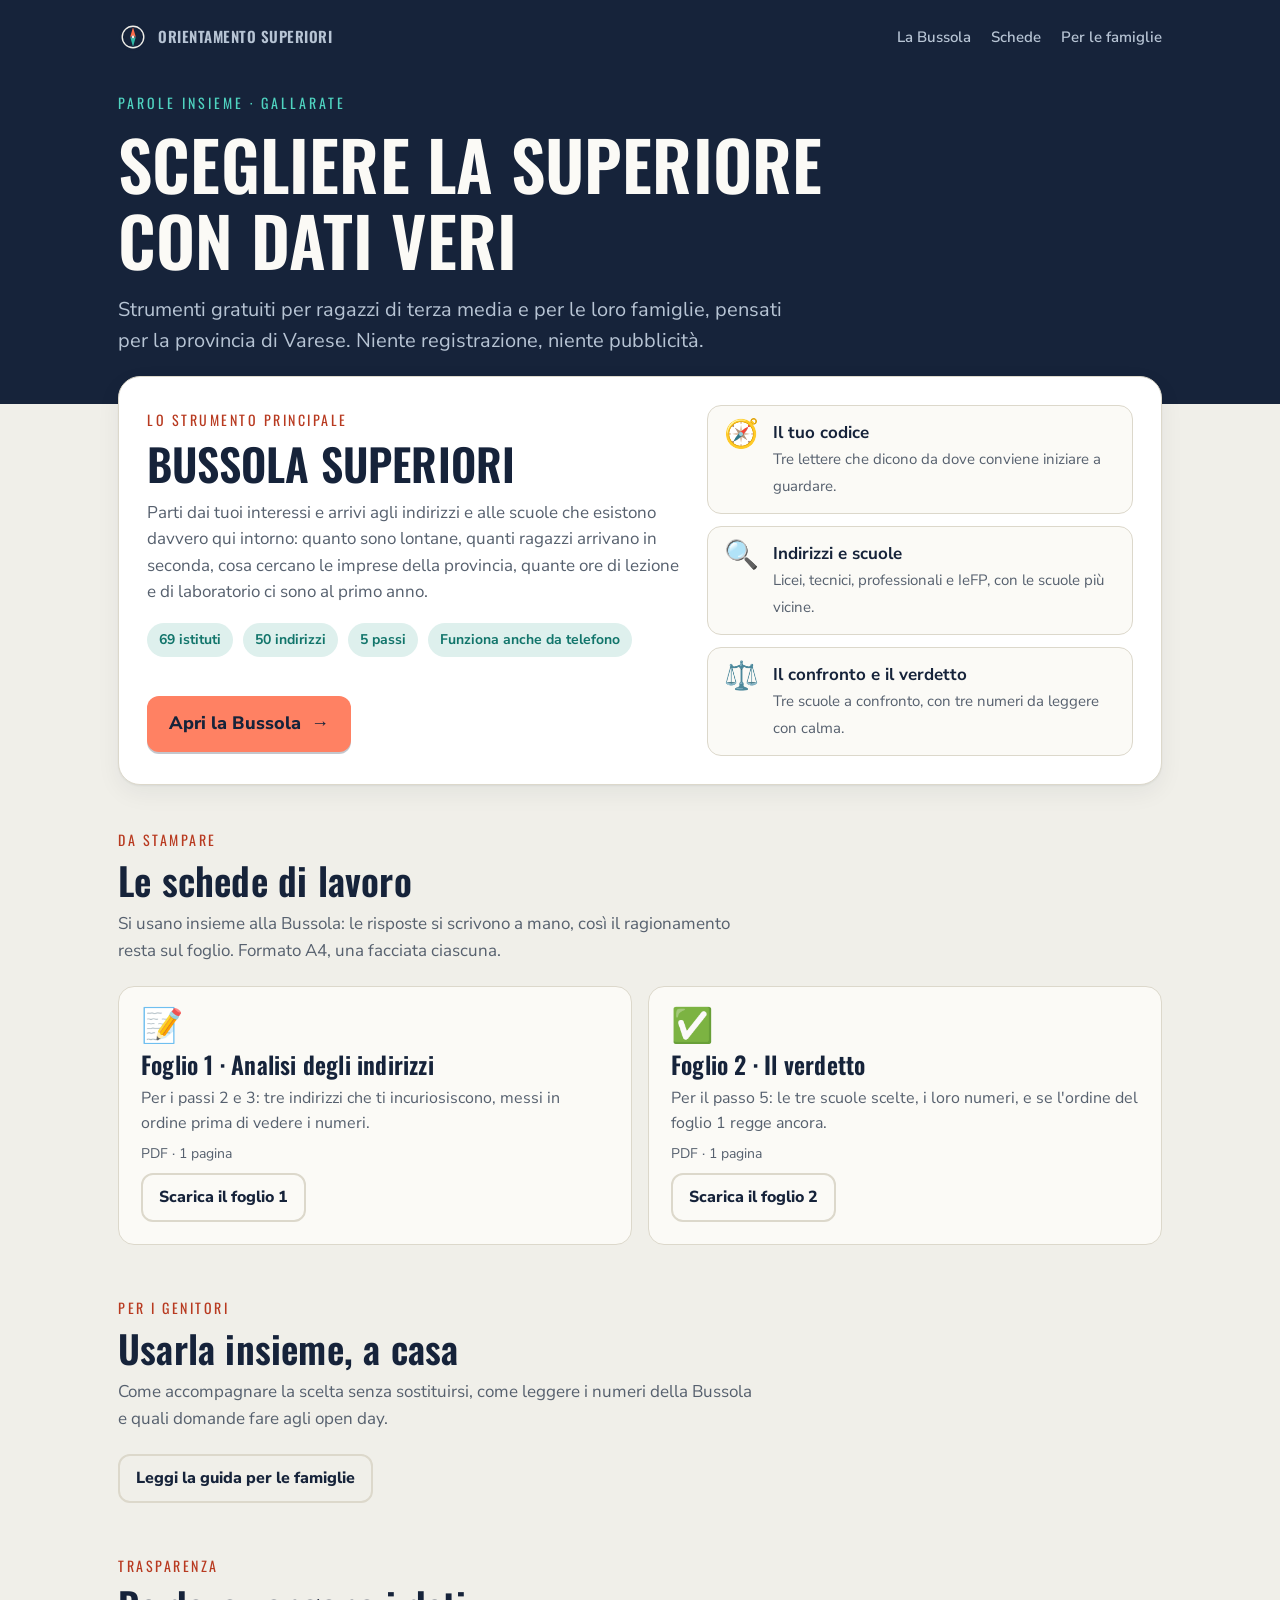
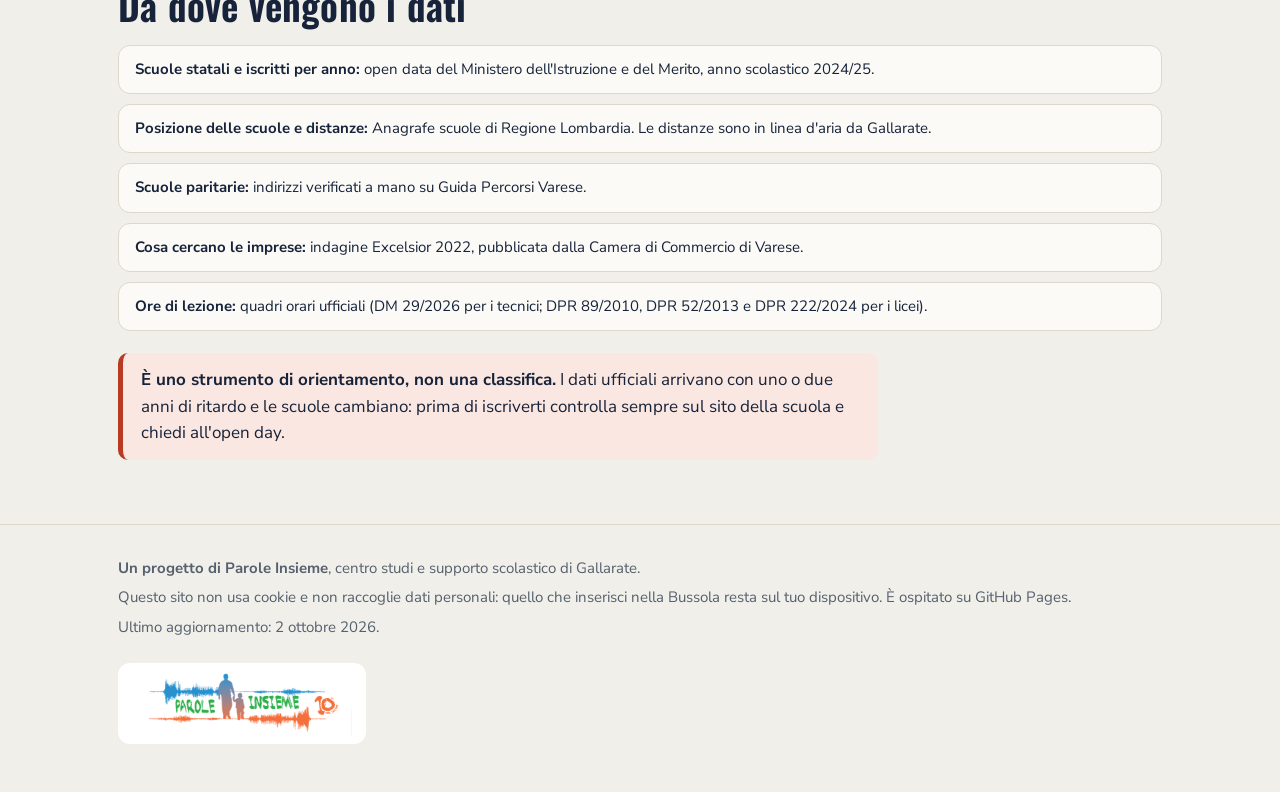
==== index.html @ caf87c3e "Add files via upload dati modificati 2 ottobre" ====
<!doctype html>
<html lang="it">
<head>
<meta charset="utf-8">
<meta name="viewport" content="width=device-width, initial-scale=1">
<title>Orientamento superiori · Parole Insieme</title>
<meta name="description" content="Strumenti gratuiti per scegliere la scuola superiore in provincia di Varese: la Bussola Superiori, le schede da stampare e una guida per le famiglie.">
<meta property="og:type" content="website">
<meta property="og:title" content="Bussola Superiori · Orientamento in provincia di Varese">
<meta property="og:description" content="Dai tuoi interessi agli indirizzi e alle scuole vere della provincia di Varese. Gratuito, senza registrazione.">
<meta property="og:url" content="https://lucaalbano99.github.io/bussolasuperiori/">
<meta property="og:image" content="https://lucaalbano99.github.io/bussolasuperiori/assets/anteprima.png">
<meta property="og:locale" content="it_IT">
<meta name="theme-color" content="#16233A">
<link rel="icon" href="assets/favicon.svg" type="image/svg+xml">
<link rel="stylesheet" href="assets/fonts.css">
<link rel="stylesheet" href="assets/site.css">
</head>
<body>
<a class="skip" href="#main">Vai al contenuto</a>

<header class="hero">
  <div class="wrap">
    <nav aria-label="Menu principale">
      <a class="brand" href="./"><img src="assets/favicon.svg" alt="">Orientamento superiori</a>
      <ul>
        <li><a href="bussola/">La Bussola</a></li>
        <li><a href="#schede">Schede</a></li>
        <li><a href="famiglie.html">Per le famiglie</a></li>
      </ul>
    </nav>
    <p class="kicker">Parole Insieme · Gallarate</p>
    <h1>Scegliere la superiore con dati veri</h1>
    <p class="sub">Strumenti gratuiti per ragazzi di terza media e per le loro famiglie, pensati per la provincia di Varese. Niente registrazione, niente pubblicità.</p>
  </div>
</header>

<main id="main">
  <div class="wrap">

    <article class="feature" aria-labelledby="t-bussola">
      <div>
        <p class="eyebrow">Lo strumento principale</p>
        <h2 id="t-bussola">Bussola Superiori</h2>
        <p class="desc">Parti dai tuoi interessi e arrivi agli indirizzi e alle scuole che esistono davvero qui intorno: quanto sono lontane, quanti ragazzi arrivano in seconda, cosa cercano le imprese della provincia, quante ore di lezione e di laboratorio ci sono al primo anno.</p>
        <ul class="facts" aria-label="In breve">
          <li>69 istituti</li>
          <li>50 indirizzi</li>
          <li>5 passi</li>
          <li>Funziona anche da telefono</li>
        </ul>
        <a class="btn" href="bussola/">Apri la Bussola <span aria-hidden="true">→</span></a>
      </div>
      <ol class="steps-mini" aria-label="Come funziona">
        <li><span class="ico" aria-hidden="true">🧭</span><div><b>Il tuo codice</b><span class="t">Tre lettere che dicono da dove conviene iniziare a guardare.</span></div></li>
        <li><span class="ico" aria-hidden="true">🔍</span><div><b>Indirizzi e scuole</b><span class="t">Licei, tecnici, professionali e IeFP, con le scuole più vicine.</span></div></li>
        <li><span class="ico" aria-hidden="true">⚖️</span><div><b>Il confronto e il verdetto</b><span class="t">Tre scuole a confronto, con tre numeri da leggere con calma.</span></div></li>
      </ol>
    </article>

    <section id="schede" aria-labelledby="t-schede">
      <p class="eyebrow">Da stampare</p>
      <h2 id="t-schede">Le schede di lavoro</h2>
      <p class="lede">Si usano insieme alla Bussola: le risposte si scrivono a mano, così il ragionamento resta sul foglio. Formato A4, una facciata ciascuna.</p>
      <div class="cards">
        <div class="card">
          <span class="ico" aria-hidden="true">📝</span>
          <h3>Foglio 1 · Analisi degli indirizzi</h3>
          <p>Per i passi 2 e 3: tre indirizzi che ti incuriosiscono, messi in ordine prima di vedere i numeri.</p>
          <p class="meta">PDF · 1 pagina</p>
          <a class="btn ghost" href="schede/foglio-1-analisi-indirizzi.pdf" download>Scarica il foglio 1</a>
        </div>
        <div class="card">
          <span class="ico" aria-hidden="true">✅</span>
          <h3>Foglio 2 · Il verdetto</h3>
          <p>Per il passo 5: le tre scuole scelte, i loro numeri, e se l'ordine del foglio 1 regge ancora.</p>
          <p class="meta">PDF · 1 pagina</p>
          <a class="btn ghost" href="schede/foglio-2-il-verdetto.pdf" download>Scarica il foglio 2</a>
        </div>
      </div>
    </section>

    <section aria-labelledby="t-famiglie">
      <p class="eyebrow">Per i genitori</p>
      <h2 id="t-famiglie">Usarla insieme, a casa</h2>
      <p class="lede">Come accompagnare la scelta senza sostituirsi, come leggere i numeri della Bussola e quali domande fare agli open day.</p>
      <a class="btn ghost" href="famiglie.html">Leggi la guida per le famiglie</a>
    </section>

    <section aria-labelledby="t-dati">
      <p class="eyebrow">Trasparenza</p>
      <h2 id="t-dati">Da dove vengono i dati</h2>
      <ul class="sources">
        <li><b>Scuole statali e iscritti per anno:</b> open data del Ministero dell'Istruzione e del Merito, anno scolastico 2024/25.</li>
        <li><b>Posizione delle scuole e distanze:</b> Anagrafe scuole di Regione Lombardia. Le distanze sono in linea d'aria da Gallarate.</li>
        <li><b>Scuole paritarie:</b> indirizzi verificati a mano su Guida Percorsi Varese.</li>
        <li><b>Cosa cercano le imprese:</b> indagine Excelsior 2022, pubblicata dalla Camera di Commercio di Varese.</li>
        <li><b>Ore di lezione:</b> quadri orari ufficiali (DM 29/2026 per i tecnici; DPR 89/2010, DPR 52/2013 e DPR 222/2024 per i licei).</li>
      </ul>
      <p class="notice"><b>È uno strumento di orientamento, non una classifica.</b> I dati ufficiali arrivano con uno o due anni di ritardo e le scuole cambiano: prima di iscriverti controlla sempre sul sito della scuola e chiedi all'open day.</p>
    </section>

  </div>
</main>

<footer>
  <div class="wrap">
    <div class="row">
      <div>
        <p><b>Un progetto di Parole Insieme</b>, centro studi e supporto scolastico di Gallarate.</p>
        <p>Questo sito non usa cookie e non raccoglie dati personali: quello che inserisci nella Bussola resta sul tuo dispositivo. È ospitato su GitHub Pages.</p>
        <p>Ultimo aggiornamento: 2 ottobre 2026.</p>
      </div>
      <a class="logo" href="./" aria-label="Parole Insieme"><img src="assets/logo-parole-insieme.png" alt="Logo Parole Insieme" width="600" height="177"></a>
    </div>
  </div>
</footer>
</body>
</html>
---- assets/fonts.css ----
/* Caratteri ospitati su questo sito (licenza SIL OFL 1.1): nessuna richiesta a server esterni. */
@font-face{
  font-family:'Oswald';
  src:url('fonts/oswald.woff2') format('woff2');
  font-weight:200 700; font-style:normal; font-display:swap;
}
@font-face{
  font-family:'Nunito Sans';
  src:url('fonts/nunito-sans.woff2') format('woff2');
  font-weight:200 1000; font-style:normal; font-display:swap;
}
@font-face{
  font-family:'Nunito Sans';
  src:url('fonts/nunito-sans-italic.woff2') format('woff2');
  font-weight:200 1000; font-style:italic; font-display:swap;
}
---- assets/site.css ----
:root{
  --ink:#16233A; --paper:#F0EFE9; --surface:#FBFAF6; --surface-2:#FFFFFF;
  --line:#DCD8CB; --muted:#56606E;
  --accent:#B83A20; --accent-soft:#FBE7E1; --teal:#12756B; --teal-soft:#DEF0ED;
  --hero:#16233A; --hero-ink:#FBFAF6; --hero-muted:#B7C4D4; --hero-accent:#FF8163; --hero-teal:#4FD3C0;
  --shadow:0 1px 2px rgba(22,35,58,.06), 0 8px 24px rgba(22,35,58,.06);
  --r:16px;
  color-scheme:light;
}
@media (prefers-color-scheme:dark){
  :root:not([data-theme="light"]){
    --ink:#EDEFF3; --paper:#111A2B; --surface:#182338; --surface-2:#1E2B43;
    --line:#2C3A54; --muted:#A3AFC2;
    --accent:#FF8163; --accent-soft:#3A2119; --teal:#4FD3C0; --teal-soft:#10312F;
    --hero:#0B1322;
    --shadow:0 1px 2px rgba(0,0,0,.3), 0 8px 24px rgba(0,0,0,.25);
    color-scheme:dark;
  }
}
:root[data-theme="dark"]{
  --ink:#EDEFF3; --paper:#111A2B; --surface:#182338; --surface-2:#1E2B43;
  --line:#2C3A54; --muted:#A3AFC2;
  --accent:#FF8163; --accent-soft:#3A2119; --teal:#4FD3C0; --teal-soft:#10312F;
  --hero:#0B1322;
  --shadow:0 1px 2px rgba(0,0,0,.3), 0 8px 24px rgba(0,0,0,.25);
  color-scheme:dark;
}

*{box-sizing:border-box}
html{-webkit-text-size-adjust:100%}
body{
  margin:0; background:var(--paper); color:var(--ink);
  font-family:'Nunito Sans','Segoe UI',Tahoma,sans-serif; font-size:17px; line-height:1.55;
}
h1,h2,h3{font-family:'Oswald','Arial Narrow',Arial,sans-serif; font-weight:600; line-height:1.12; margin:0; letter-spacing:.2px}
p{margin:0}
a{color:var(--teal); text-underline-offset:3px}
a:focus-visible,.btn:focus-visible{outline:3px solid var(--hero-accent); outline-offset:3px; border-radius:6px}
img{max-width:100%; height:auto}
.wrap{max-width:1080px; margin:0 auto; padding-inline:18px}
.skip{position:absolute; left:-999px}
.skip:focus{left:12px; top:12px; background:var(--surface-2); color:var(--ink); padding:8px 12px; z-index:10}

/* --- testata --- */
.hero{background:var(--hero); color:var(--hero-ink); padding-block:22px 48px}
.hero nav{display:flex; justify-content:space-between; align-items:center; gap:16px; flex-wrap:wrap; margin-bottom:40px}
.brand{display:flex; align-items:center; gap:10px; color:var(--hero-ink); text-decoration:none; font-family:'Oswald',Arial,sans-serif; font-size:19px; letter-spacing:.5px; text-transform:uppercase}
.brand img{width:30px; height:30px}
.hero nav ul{display:flex; gap:20px; list-style:none; margin:0; padding:0; flex-wrap:wrap}
.hero nav a{color:var(--hero-muted); text-decoration:none; font-weight:600; font-size:15px}
.hero nav a:hover,.hero nav a[aria-current="page"]{color:var(--hero-ink); text-decoration:underline}
.kicker{font-family:'Oswald',Arial,sans-serif; text-transform:uppercase; letter-spacing:3px; font-size:14px; color:var(--hero-teal); margin-bottom:12px}
.hero h1{font-size:clamp(38px,7vw,68px); text-transform:uppercase; color:var(--hero-ink); max-width:20ch}
.hero .sub{margin-top:16px; font-size:clamp(17px,2.2vw,20px); color:var(--hero-muted); max-width:58ch}

/* --- sezioni --- */
main section{padding-block:44px 8px}
.eyebrow{font-family:'Oswald',Arial,sans-serif; text-transform:uppercase; letter-spacing:2.5px; font-size:14px; color:var(--accent); margin-bottom:8px}
h2{font-size:clamp(28px,4vw,38px)}
.lede{color:var(--muted); max-width:64ch; margin-top:10px}

/* scheda principale */
.feature{
  margin-top:-28px; background:var(--surface-2); border:1px solid var(--line); border-radius:22px;
  box-shadow:var(--shadow); padding:28px; display:grid; grid-template-columns:1.25fr 1fr; gap:28px; align-items:center;
}
.feature h2{font-size:clamp(30px,4.5vw,44px); text-transform:uppercase}
.feature p.desc{margin-top:12px; color:var(--muted)}
.facts{display:flex; flex-wrap:wrap; gap:10px; margin-top:18px; padding:0; list-style:none}
.facts li{background:var(--teal-soft); color:var(--teal); font-weight:700; font-size:14px; padding:6px 12px; border-radius:999px}
.btn{
  display:inline-flex; align-items:center; gap:10px; margin-top:22px; padding:14px 22px; border-radius:12px;
  background:var(--hero-accent); color:#16233A; font-weight:800; font-size:18px; text-decoration:none;
  box-shadow:0 2px 0 rgba(22,35,58,.25);
}
.btn:hover{filter:brightness(1.05)}
.btn.ghost{background:transparent; color:var(--ink); border:2px solid var(--line); box-shadow:none; font-size:16px; padding:10px 16px}
.steps-mini{list-style:none; margin:0; padding:0; display:grid; gap:12px}
.steps-mini li{display:flex; gap:14px; align-items:flex-start; background:var(--surface); border:1px solid var(--line); border-radius:14px; padding:14px 16px}
.steps-mini .ico{font-size:28px; line-height:1}
.steps-mini b{display:block}
.steps-mini span.t{color:var(--muted); font-size:15px}

/* griglie di card */
.cards{display:grid; grid-template-columns:repeat(auto-fit,minmax(260px,1fr)); gap:16px; margin-top:22px}
.card{background:var(--surface); border:1px solid var(--line); border-radius:var(--r); padding:22px; display:flex; flex-direction:column; gap:8px}
.card .ico{font-size:34px; line-height:1}
.card h3{font-size:24px}
.card p{color:var(--muted); font-size:16px}
.card .btn{margin-top:auto; align-self:flex-start}
.card .meta{font-size:14px; color:var(--muted)}

/* elenco fonti */
.sources{margin:18px 0 0; padding:0; list-style:none; display:grid; gap:10px}
.sources li{background:var(--surface); border:1px solid var(--line); border-radius:12px; padding:12px 16px; font-size:15px}
.sources b{color:var(--ink)}
.notice{margin-top:22px; background:var(--accent-soft); border-left:5px solid var(--accent); border-radius:10px; padding:14px 18px; max-width:76ch}

/* pagina famiglie */
.q-list{margin:18px 0 0; padding:0; list-style:none; display:grid; grid-template-columns:repeat(auto-fit,minmax(300px,1fr)); gap:12px}
.q-list li{background:var(--surface); border:1px solid var(--line); border-radius:12px; padding:14px 16px; display:flex; gap:12px; align-items:flex-start}
.q-list .ico{font-size:24px; line-height:1.2}
.num-card{background:var(--surface); border:1px solid var(--line); border-radius:var(--r); padding:22px}
.num-card .tag{display:inline-block; font-family:'Oswald',Arial,sans-serif; font-weight:700; font-size:20px; background:var(--ink); color:var(--paper); width:36px; height:36px; border-radius:10px; text-align:center; line-height:36px; margin-bottom:10px}
.num-card h3{font-size:22px; margin-bottom:6px}
.num-card p{color:var(--muted); font-size:16px}
.num-card p + p{margin-top:8px}

/* piede */
footer{margin-top:56px; border-top:1px solid var(--line); padding-block:32px 48px; color:var(--muted); font-size:15px}
footer .row{display:flex; gap:24px; align-items:center; justify-content:space-between; flex-wrap:wrap}
footer .logo{background:#FFFFFF; border-radius:12px; padding:8px 14px; display:inline-block}
footer .logo img{width:220px; display:block}
footer p + p{margin-top:6px}

@media (max-width:760px){
  .feature{grid-template-columns:1fr; padding:22px}
  .hero{padding-block:18px 44px}
  .hero nav{margin-bottom:28px}
}
@media (prefers-reduced-motion:reduce){*{transition:none !important; animation:none !important}}
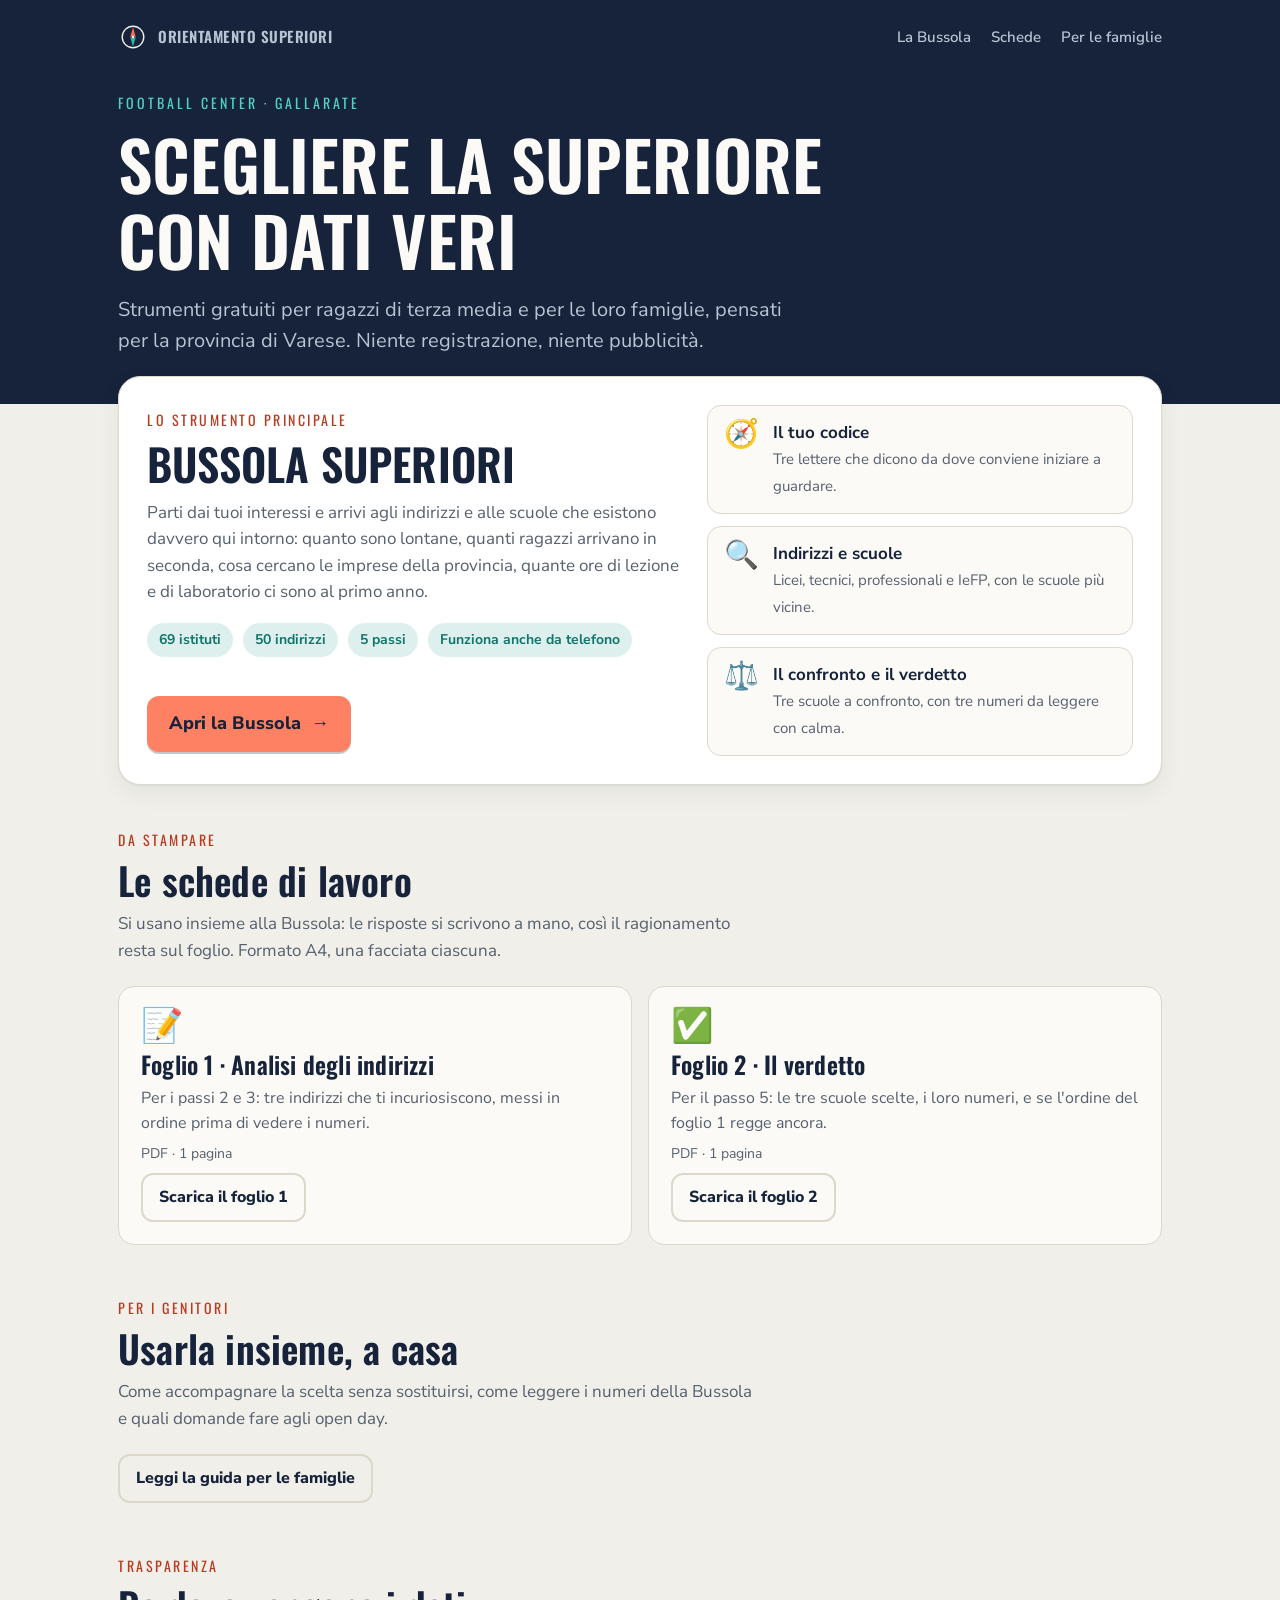
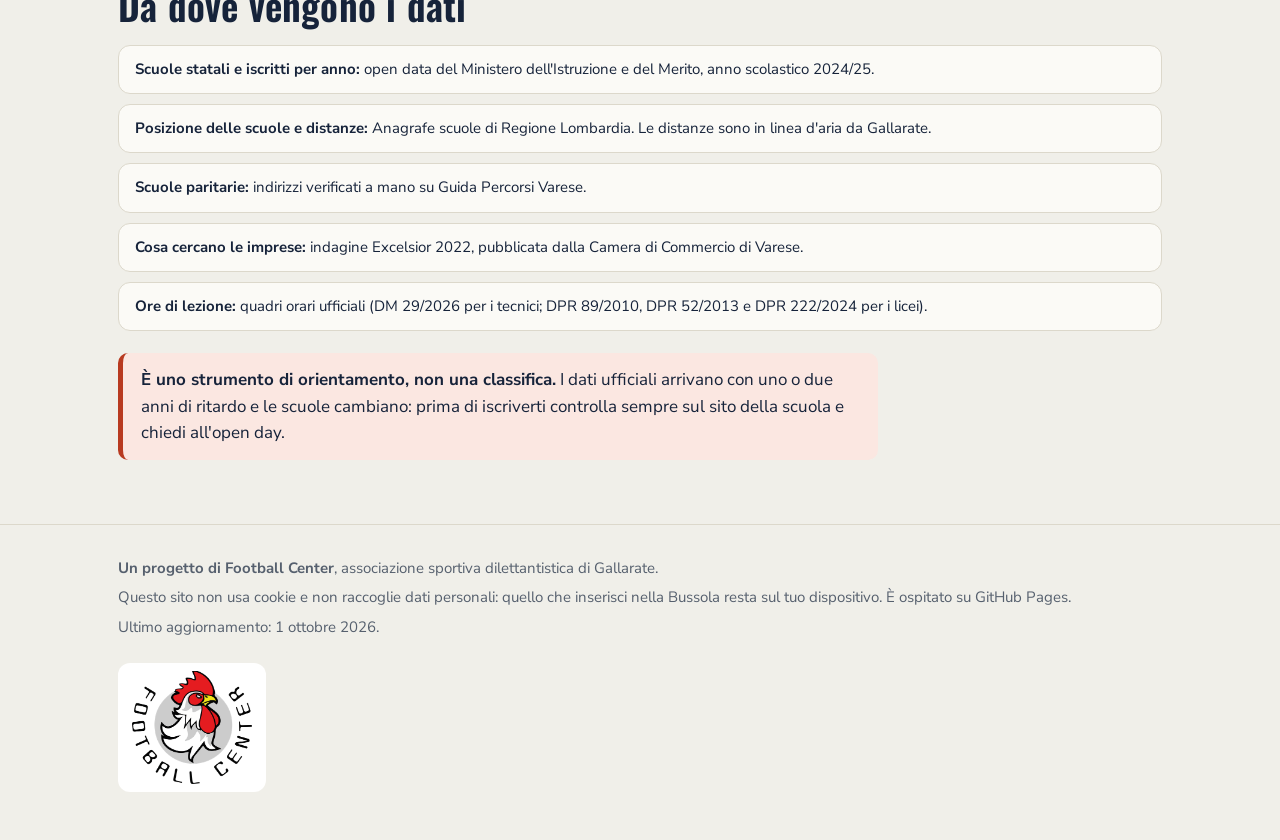
==== commit 408a1c5d: "Add files via upload" ====
--- a/index.html
+++ b/index.html
@@ -3,13 +3,13 @@
 <head>
 <meta charset="utf-8">
 <meta name="viewport" content="width=device-width, initial-scale=1">
-<title>Orientamento superiori · Parole Insieme</title>
+<title>Orientamento superiori · Football Center</title>
 <meta name="description" content="Strumenti gratuiti per scegliere la scuola superiore in provincia di Varese: la Bussola Superiori, le schede da stampare e una guida per le famiglie.">
 <meta property="og:type" content="website">
 <meta property="og:title" content="Bussola Superiori · Orientamento in provincia di Varese">
 <meta property="og:description" content="Dai tuoi interessi agli indirizzi e alle scuole vere della provincia di Varese. Gratuito, senza registrazione.">
-<meta property="og:url" content="https://lucaalbano99.github.io/bussolasuperiori/">
-<meta property="og:image" content="https://lucaalbano99.github.io/bussolasuperiori/assets/anteprima.png">
+<meta property="og:url" content="https://bussolasuperiori.github.io/">
+<meta property="og:image" content="https://bussolasuperiori.github.io/assets/anteprima.png">
 <meta property="og:locale" content="it_IT">
 <meta name="theme-color" content="#16233A">
 <link rel="icon" href="assets/favicon.svg" type="image/svg+xml">
@@ -29,7 +29,7 @@
         <li><a href="famiglie.html">Per le famiglie</a></li>
       </ul>
     </nav>
-    <p class="kicker">Parole Insieme · Gallarate</p>
+    <p class="kicker">Football Center · Gallarate</p>
     <h1>Scegliere la superiore con dati veri</h1>
     <p class="sub">Strumenti gratuiti per ragazzi di terza media e per le loro famiglie, pensati per la provincia di Varese. Niente registrazione, niente pubblicità.</p>
   </div>
@@ -107,11 +107,11 @@
   <div class="wrap">
     <div class="row">
       <div>
-        <p><b>Un progetto di Parole Insieme</b>, centro studi e supporto scolastico di Gallarate.</p>
+        <p><b>Un progetto di Football Center</b>, associazione sportiva dilettantistica di Gallarate.</p>
         <p>Questo sito non usa cookie e non raccoglie dati personali: quello che inserisci nella Bussola resta sul tuo dispositivo. È ospitato su GitHub Pages.</p>
-        <p>Ultimo aggiornamento: 2 ottobre 2026.</p>
+        <p>Ultimo aggiornamento: 1 ottobre 2026.</p>
       </div>
-      <a class="logo" href="./" aria-label="Parole Insieme"><img src="assets/logo-parole-insieme.png" alt="Logo Parole Insieme" width="600" height="177"></a>
+      <a class="logo" href="./" aria-label="Football Center"><img src="assets/logo-football-center.png" alt="Logo Football Center" width="400" height="377"></a>
     </div>
   </div>
 </footer>
--- a/assets/site.css
+++ b/assets/site.css
@@ -110,7 +110,7 @@
 footer{margin-top:56px; border-top:1px solid var(--line); padding-block:32px 48px; color:var(--muted); font-size:15px}
 footer .row{display:flex; gap:24px; align-items:center; justify-content:space-between; flex-wrap:wrap}
 footer .logo{background:#FFFFFF; border-radius:12px; padding:8px 14px; display:inline-block}
-footer .logo img{width:220px; display:block}
+footer .logo img{width:120px; height:auto; display:block}
 footer p + p{margin-top:6px}
 
 @media (max-width:760px){
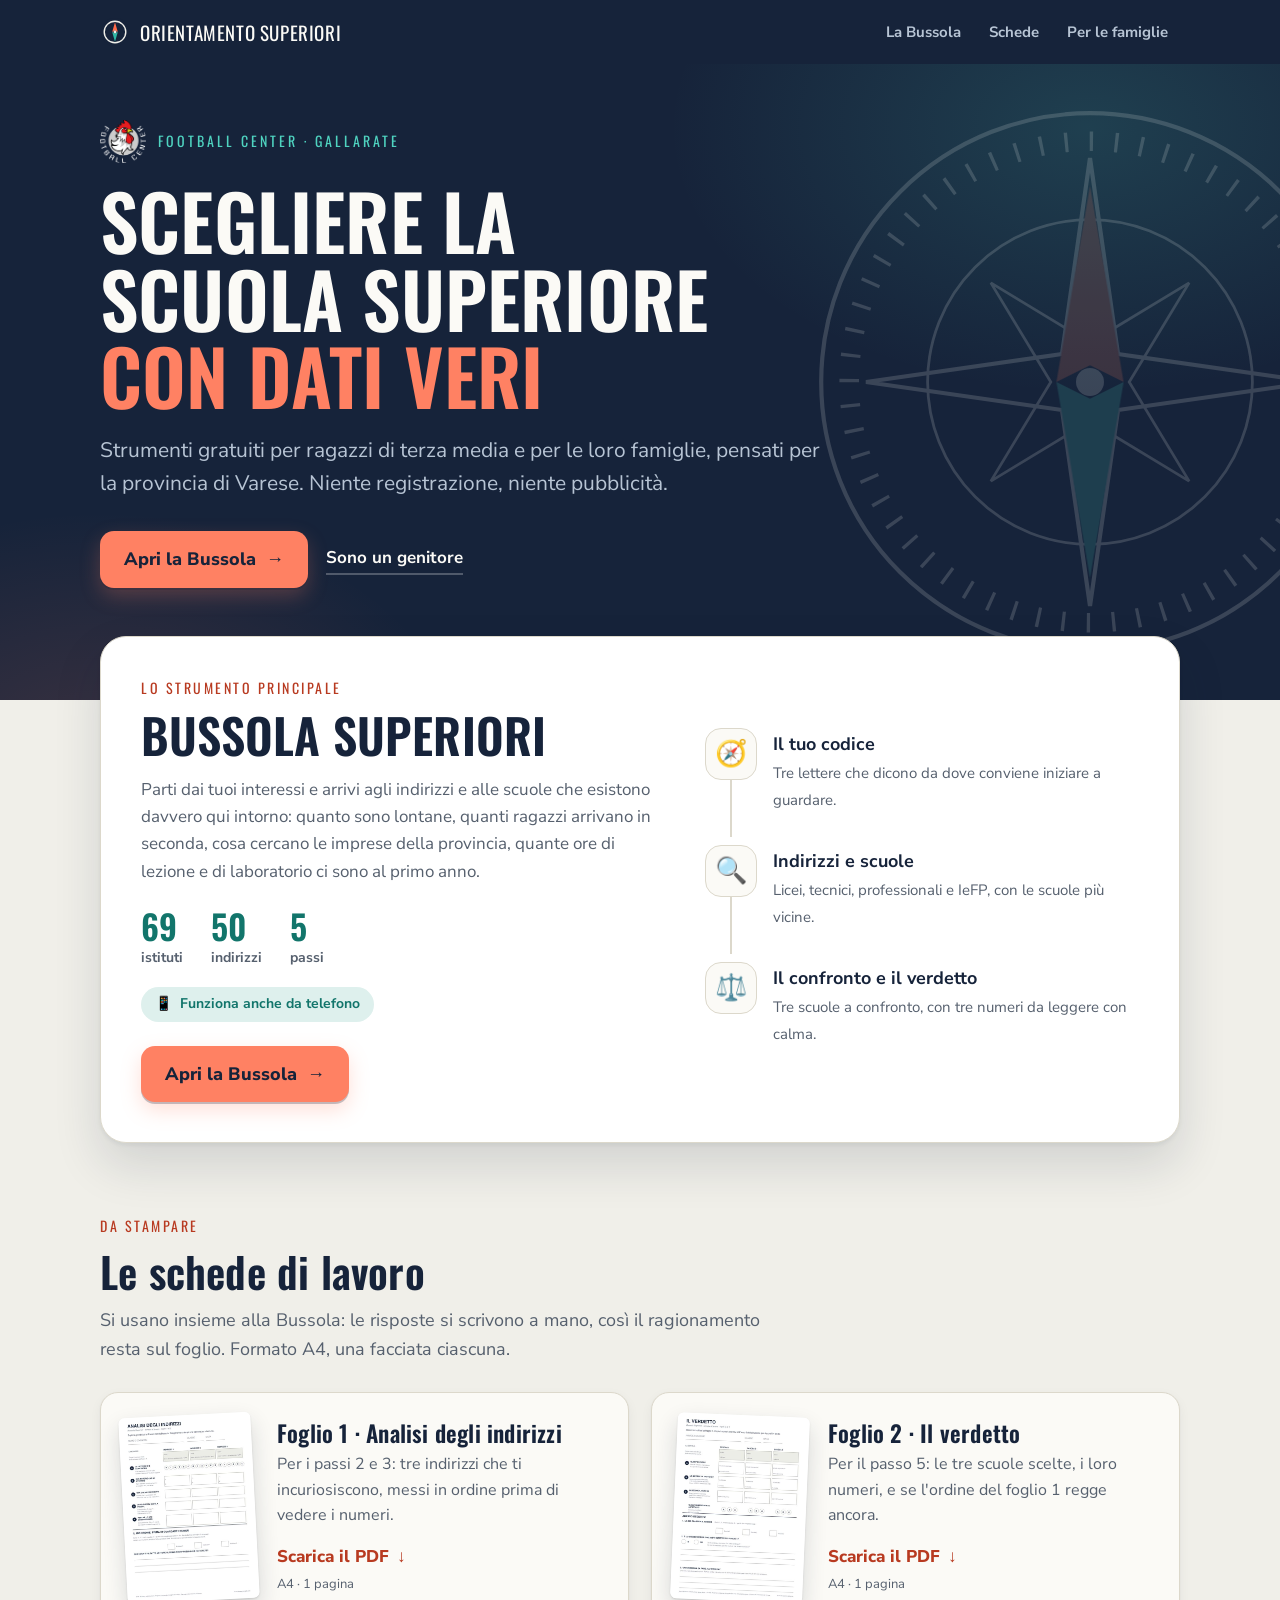
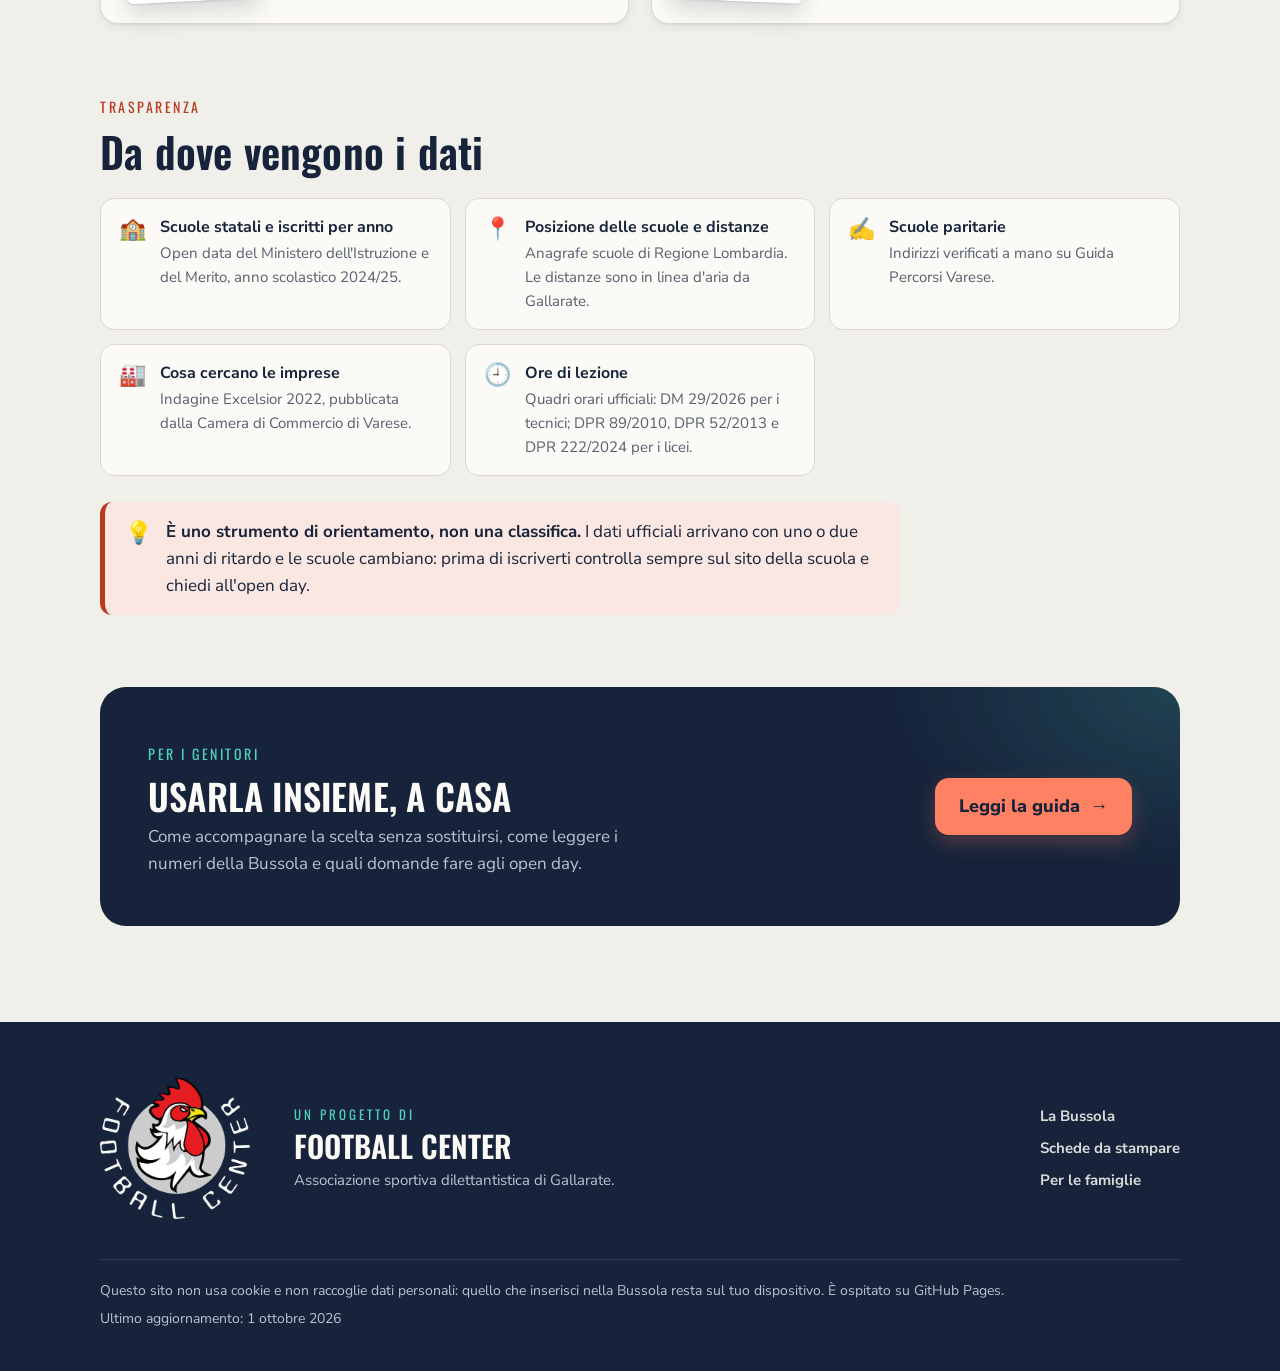
==== commit 7260a08a: "Add files via upload" ====
--- a/index.html
+++ b/index.html
@@ -13,43 +13,68 @@
 <meta property="og:locale" content="it_IT">
 <meta name="theme-color" content="#16233A">
 <link rel="icon" href="assets/favicon.svg" type="image/svg+xml">
+<link rel="preload" href="assets/fonts/oswald.woff2" as="font" type="font/woff2" crossorigin>
 <link rel="stylesheet" href="assets/fonts.css">
 <link rel="stylesheet" href="assets/site.css">
+<script src="assets/site.js" defer></script>
 </head>
 <body>
 <a class="skip" href="#main">Vai al contenuto</a>
 
-<header class="hero">
-  <div class="wrap">
+<header class="topbar">
+  <div class="wrap bar">
+    <a class="brand" href="./" aria-label="Orientamento superiori, pagina iniziale"><img src="assets/favicon.svg" alt="" width="30" height="30"><span>Orientamento superiori</span></a>
     <nav aria-label="Menu principale">
-      <a class="brand" href="./"><img src="assets/favicon.svg" alt="">Orientamento superiori</a>
       <ul>
         <li><a href="bussola/">La Bussola</a></li>
         <li><a href="#schede">Schede</a></li>
         <li><a href="famiglie.html">Per le famiglie</a></li>
       </ul>
     </nav>
-    <p class="kicker">Football Center · Gallarate</p>
-    <h1>Scegliere la superiore con dati veri</h1>
-    <p class="sub">Strumenti gratuiti per ragazzi di terza media e per le loro famiglie, pensati per la provincia di Varese. Niente registrazione, niente pubblicità.</p>
   </div>
 </header>
 
 <main id="main">
+  <section class="hero" aria-labelledby="t-hero">
+    <svg class="hero-rose" viewBox="0 0 200 200" aria-hidden="true" focusable="false">
+      <g fill="none" stroke="#FBFAF6">
+        <circle cx="100" cy="100" r="96" stroke-width="1.5"/>
+        <circle cx="100" cy="100" r="86" stroke-width="7" stroke-dasharray="1.2 7.8"/>
+        <circle cx="100" cy="100" r="58" stroke-width="1"/>
+        <polygon points="100,20 110,90 180,100 110,110 100,180 90,110 20,100 90,90" stroke-width="1.5"/>
+        <polygon points="135.4,64.6 114,100 135.4,135.4 100,114 64.6,135.4 86,100 64.6,64.6 100,86" stroke-width="1"/>
+      </g>
+      <g class="needle">
+        <polygon points="100,30 112,100 100,94 88,100" fill="#FF8163"/>
+        <polygon points="100,170 88,100 100,106 112,100" fill="#4FD3C0"/>
+      </g>
+      <circle cx="100" cy="100" r="5" fill="#FBFAF6"/>
+    </svg>
+    <div class="wrap">
+      <p class="kicker rise"><img src="assets/logo-football-center.png" alt="" width="400" height="377">Football Center · Gallarate</p>
+      <h1 id="t-hero" class="rise">Scegliere la scuola superiore <em>con dati veri</em></h1>
+      <p class="sub rise">Strumenti gratuiti per ragazzi di terza media e per le loro famiglie, pensati per la provincia di Varese. Niente registrazione, niente pubblicità.</p>
+      <div class="hero-cta rise">
+        <a class="btn" href="bussola/">Apri la Bussola <span class="arr" aria-hidden="true">→</span></a>
+        <a class="textlink" href="famiglie.html">Sono un genitore</a>
+      </div>
+    </div>
+  </section>
+
   <div class="wrap">
 
-    <article class="feature" aria-labelledby="t-bussola">
+    <article class="feature" aria-labelledby="t-bussola" data-reveal>
       <div>
         <p class="eyebrow">Lo strumento principale</p>
         <h2 id="t-bussola">Bussola Superiori</h2>
         <p class="desc">Parti dai tuoi interessi e arrivi agli indirizzi e alle scuole che esistono davvero qui intorno: quanto sono lontane, quanti ragazzi arrivano in seconda, cosa cercano le imprese della provincia, quante ore di lezione e di laboratorio ci sono al primo anno.</p>
-        <ul class="facts" aria-label="In breve">
-          <li>69 istituti</li>
-          <li>50 indirizzi</li>
-          <li>5 passi</li>
-          <li>Funziona anche da telefono</li>
-        </ul>
-        <a class="btn" href="bussola/">Apri la Bussola <span aria-hidden="true">→</span></a>
+        <dl class="stats" aria-label="In breve">
+          <div><dt>istituti</dt><dd>69</dd></div>
+          <div><dt>indirizzi</dt><dd>50</dd></div>
+          <div><dt>passi</dt><dd>5</dd></div>
+        </dl>
+        <p class="pill"><span aria-hidden="true">📱</span> Funziona anche da telefono</p>
+        <div><a class="btn" href="bussola/">Apri la Bussola <span class="arr" aria-hidden="true">→</span></a></div>
       </div>
       <ol class="steps-mini" aria-label="Come funziona">
         <li><span class="ico" aria-hidden="true">🧭</span><div><b>Il tuo codice</b><span class="t">Tre lettere che dicono da dove conviene iniziare a guardare.</span></div></li>
@@ -59,59 +84,78 @@
     </article>
 
     <section id="schede" aria-labelledby="t-schede">
-      <p class="eyebrow">Da stampare</p>
-      <h2 id="t-schede">Le schede di lavoro</h2>
-      <p class="lede">Si usano insieme alla Bussola: le risposte si scrivono a mano, così il ragionamento resta sul foglio. Formato A4, una facciata ciascuna.</p>
-      <div class="cards">
-        <div class="card">
-          <span class="ico" aria-hidden="true">📝</span>
-          <h3>Foglio 1 · Analisi degli indirizzi</h3>
-          <p>Per i passi 2 e 3: tre indirizzi che ti incuriosiscono, messi in ordine prima di vedere i numeri.</p>
-          <p class="meta">PDF · 1 pagina</p>
-          <a class="btn ghost" href="schede/foglio-1-analisi-indirizzi.pdf" download>Scarica il foglio 1</a>
-        </div>
-        <div class="card">
-          <span class="ico" aria-hidden="true">✅</span>
-          <h3>Foglio 2 · Il verdetto</h3>
-          <p>Per il passo 5: le tre scuole scelte, i loro numeri, e se l'ordine del foglio 1 regge ancora.</p>
-          <p class="meta">PDF · 1 pagina</p>
-          <a class="btn ghost" href="schede/foglio-2-il-verdetto.pdf" download>Scarica il foglio 2</a>
-        </div>
+      <div data-reveal>
+        <p class="eyebrow">Da stampare</p>
+        <h2 id="t-schede">Le schede di lavoro</h2>
+        <p class="lede">Si usano insieme alla Bussola: le risposte si scrivono a mano, così il ragionamento resta sul foglio. Formato A4, una facciata ciascuna.</p>
+      </div>
+      <div class="sheets">
+        <a class="sheet" href="schede/foglio-1-analisi-indirizzi.pdf" download data-reveal="0">
+          <div class="paper"><img src="assets/img/anteprima-foglio-1.jpg" alt="" width="520" height="734" loading="lazy"></div>
+          <div>
+            <h3>Foglio 1 · Analisi degli indirizzi</h3>
+            <p>Per i passi 2 e 3: tre indirizzi che ti incuriosiscono, messi in ordine prima di vedere i numeri.</p>
+            <span class="dl">Scarica il PDF <span class="arr" aria-hidden="true">↓</span></span>
+            <span class="meta">A4 · 1 pagina</span>
+          </div>
+        </a>
+        <a class="sheet" href="schede/foglio-2-il-verdetto.pdf" download data-reveal="1">
+          <div class="paper"><img src="assets/img/anteprima-foglio-2.jpg" alt="" width="520" height="734" loading="lazy"></div>
+          <div>
+            <h3>Foglio 2 · Il verdetto</h3>
+            <p>Per il passo 5: le tre scuole scelte, i loro numeri, e se l'ordine del foglio 1 regge ancora.</p>
+            <span class="dl">Scarica il PDF <span class="arr" aria-hidden="true">↓</span></span>
+            <span class="meta">A4 · 1 pagina</span>
+          </div>
+        </a>
       </div>
     </section>
 
-    <section aria-labelledby="t-famiglie">
-      <p class="eyebrow">Per i genitori</p>
-      <h2 id="t-famiglie">Usarla insieme, a casa</h2>
-      <p class="lede">Come accompagnare la scelta senza sostituirsi, come leggere i numeri della Bussola e quali domande fare agli open day.</p>
-      <a class="btn ghost" href="famiglie.html">Leggi la guida per le famiglie</a>
+    <section aria-labelledby="t-dati">
+      <div data-reveal>
+        <p class="eyebrow">Trasparenza</p>
+        <h2 id="t-dati">Da dove vengono i dati</h2>
+      </div>
+      <ul class="sources">
+        <li data-reveal="0"><span class="ico" aria-hidden="true">🏫</span><span><b>Scuole statali e iscritti per anno</b>Open data del Ministero dell'Istruzione e del Merito, anno scolastico 2024/25.</span></li>
+        <li data-reveal="1"><span class="ico" aria-hidden="true">📍</span><span><b>Posizione delle scuole e distanze</b>Anagrafe scuole di Regione Lombardia. Le distanze sono in linea d'aria da Gallarate.</span></li>
+        <li data-reveal="2"><span class="ico" aria-hidden="true">✍️</span><span><b>Scuole paritarie</b>Indirizzi verificati a mano su Guida Percorsi Varese.</span></li>
+        <li data-reveal="0"><span class="ico" aria-hidden="true">🏭</span><span><b>Cosa cercano le imprese</b>Indagine Excelsior 2022, pubblicata dalla Camera di Commercio di Varese.</span></li>
+        <li data-reveal="1"><span class="ico" aria-hidden="true">🕘</span><span><b>Ore di lezione</b>Quadri orari ufficiali: DM 29/2026 per i tecnici; DPR 89/2010, DPR 52/2013 e DPR 222/2024 per i licei.</span></li>
+      </ul>
+      <p class="notice" data-reveal><span class="ico" aria-hidden="true">💡</span><span><b>È uno strumento di orientamento, non una classifica.</b> I dati ufficiali arrivano con uno o due anni di ritardo e le scuole cambiano: prima di iscriverti controlla sempre sul sito della scuola e chiedi all'open day.</span></p>
     </section>
 
-    <section aria-labelledby="t-dati">
-      <p class="eyebrow">Trasparenza</p>
-      <h2 id="t-dati">Da dove vengono i dati</h2>
-      <ul class="sources">
-        <li><b>Scuole statali e iscritti per anno:</b> open data del Ministero dell'Istruzione e del Merito, anno scolastico 2024/25.</li>
-        <li><b>Posizione delle scuole e distanze:</b> Anagrafe scuole di Regione Lombardia. Le distanze sono in linea d'aria da Gallarate.</li>
-        <li><b>Scuole paritarie:</b> indirizzi verificati a mano su Guida Percorsi Varese.</li>
-        <li><b>Cosa cercano le imprese:</b> indagine Excelsior 2022, pubblicata dalla Camera di Commercio di Varese.</li>
-        <li><b>Ore di lezione:</b> quadri orari ufficiali (DM 29/2026 per i tecnici; DPR 89/2010, DPR 52/2013 e DPR 222/2024 per i licei).</li>
-      </ul>
-      <p class="notice"><b>È uno strumento di orientamento, non una classifica.</b> I dati ufficiali arrivano con uno o due anni di ritardo e le scuole cambiano: prima di iscriverti controlla sempre sul sito della scuola e chiedi all'open day.</p>
-    </section>
+    <aside class="cta-band" aria-labelledby="t-fam" data-reveal>
+      <div>
+        <p class="eyebrow">Per i genitori</p>
+        <h2 id="t-fam">Usarla insieme, a casa</h2>
+        <p>Come accompagnare la scelta senza sostituirsi, come leggere i numeri della Bussola e quali domande fare agli open day.</p>
+      </div>
+      <a class="btn" href="famiglie.html">Leggi la guida <span class="arr" aria-hidden="true">→</span></a>
+    </aside>
 
   </div>
 </main>
 
-<footer>
+<footer class="site-footer">
   <div class="wrap">
-    <div class="row">
-      <div>
-        <p><b>Un progetto di Football Center</b>, associazione sportiva dilettantistica di Gallarate.</p>
-        <p>Questo sito non usa cookie e non raccoglie dati personali: quello che inserisci nella Bussola resta sul tuo dispositivo. È ospitato su GitHub Pages.</p>
-        <p>Ultimo aggiornamento: 1 ottobre 2026.</p>
+    <div class="foot">
+      <a class="foot-logo" href="./" aria-label="Football Center, pagina iniziale"><img src="assets/logo-football-center.png" alt="Logo Football Center" width="400" height="377" loading="lazy"></a>
+      <div class="foot-text">
+        <p class="foot-kicker">Un progetto di</p>
+        <p class="foot-name">Football Center</p>
+        <p>Associazione sportiva dilettantistica di Gallarate.</p>
       </div>
-      <a class="logo" href="./" aria-label="Football Center"><img src="assets/logo-football-center.png" alt="Logo Football Center" width="400" height="377"></a>
+      <ul class="foot-nav" aria-label="Collegamenti">
+        <li><a href="bussola/">La Bussola</a></li>
+        <li><a href="#schede">Schede da stampare</a></li>
+        <li><a href="famiglie.html">Per le famiglie</a></li>
+      </ul>
+    </div>
+    <div class="small">
+      <p>Questo sito non usa cookie e non raccoglie dati personali: quello che inserisci nella Bussola resta sul tuo dispositivo. È ospitato su GitHub Pages.</p>
+      <p>Ultimo aggiornamento: 1 ottobre 2026</p>
     </div>
   </div>
 </footer>
--- a/assets/site.css
+++ b/assets/site.css
@@ -1,10 +1,15 @@
+/* Orientamento superiori · foglio di stile del sito (home, famiglie, 404).
+   La Bussola (cartella bussola/) ha il suo stile interno e usa solo fonts.css. */
 :root{
   --ink:#16233A; --paper:#F0EFE9; --surface:#FBFAF6; --surface-2:#FFFFFF;
   --line:#DCD8CB; --muted:#56606E;
   --accent:#B83A20; --accent-soft:#FBE7E1; --teal:#12756B; --teal-soft:#DEF0ED;
-  --hero:#16233A; --hero-ink:#FBFAF6; --hero-muted:#B7C4D4; --hero-accent:#FF8163; --hero-teal:#4FD3C0;
-  --shadow:0 1px 2px rgba(22,35,58,.06), 0 8px 24px rgba(22,35,58,.06);
-  --r:16px;
+  --hero:#16233A; --hero-2:#1E2F4D; --hero-ink:#FBFAF6; --hero-muted:#B7C4D4; --hero-accent:#FF8163; --hero-teal:#4FD3C0;
+  --shadow-sm:0 1px 2px rgba(22,35,58,.06), 0 4px 12px rgba(22,35,58,.05);
+  --shadow:0 1px 2px rgba(22,35,58,.06), 0 10px 30px rgba(22,35,58,.08);
+  --shadow-lg:0 2px 4px rgba(22,35,58,.06), 0 22px 48px rgba(22,35,58,.14);
+  --r:18px;
+  --ease:cubic-bezier(.22,.61,.36,1);
   color-scheme:light;
 }
 @media (prefers-color-scheme:dark){
@@ -12,8 +17,10 @@
     --ink:#EDEFF3; --paper:#111A2B; --surface:#182338; --surface-2:#1E2B43;
     --line:#2C3A54; --muted:#A3AFC2;
     --accent:#FF8163; --accent-soft:#3A2119; --teal:#4FD3C0; --teal-soft:#10312F;
-    --hero:#0B1322;
-    --shadow:0 1px 2px rgba(0,0,0,.3), 0 8px 24px rgba(0,0,0,.25);
+    --hero:#0B1322; --hero-2:#14213A;
+    --shadow-sm:0 1px 2px rgba(0,0,0,.3), 0 4px 12px rgba(0,0,0,.2);
+    --shadow:0 1px 2px rgba(0,0,0,.3), 0 10px 30px rgba(0,0,0,.3);
+    --shadow-lg:0 2px 4px rgba(0,0,0,.3), 0 22px 48px rgba(0,0,0,.45);
     color-scheme:dark;
   }
 }
@@ -21,101 +28,240 @@
   --ink:#EDEFF3; --paper:#111A2B; --surface:#182338; --surface-2:#1E2B43;
   --line:#2C3A54; --muted:#A3AFC2;
   --accent:#FF8163; --accent-soft:#3A2119; --teal:#4FD3C0; --teal-soft:#10312F;
-  --hero:#0B1322;
-  --shadow:0 1px 2px rgba(0,0,0,.3), 0 8px 24px rgba(0,0,0,.25);
+  --hero:#0B1322; --hero-2:#14213A;
+  --shadow-sm:0 1px 2px rgba(0,0,0,.3), 0 4px 12px rgba(0,0,0,.2);
+  --shadow:0 1px 2px rgba(0,0,0,.3), 0 10px 30px rgba(0,0,0,.3);
+  --shadow-lg:0 2px 4px rgba(0,0,0,.3), 0 22px 48px rgba(0,0,0,.45);
   color-scheme:dark;
 }
 
+/* --- base --- */
 *{box-sizing:border-box}
-html{-webkit-text-size-adjust:100%}
+html{-webkit-text-size-adjust:100%; scroll-behavior:smooth; scroll-padding-top:84px}
 body{
   margin:0; background:var(--paper); color:var(--ink);
-  font-family:'Nunito Sans','Segoe UI',Tahoma,sans-serif; font-size:17px; line-height:1.55;
-}
-h1,h2,h3{font-family:'Oswald','Arial Narrow',Arial,sans-serif; font-weight:600; line-height:1.12; margin:0; letter-spacing:.2px}
+  font-family:'Nunito Sans','Segoe UI',Tahoma,sans-serif; font-size:17px; line-height:1.6;
+  -webkit-font-smoothing:antialiased; text-rendering:optimizeLegibility;
+}
+h1,h2,h3{font-family:'Oswald','Arial Narrow',Arial,sans-serif; font-weight:600; line-height:1.1; margin:0; letter-spacing:.2px; text-wrap:balance}
 p{margin:0}
-a{color:var(--teal); text-underline-offset:3px}
-a:focus-visible,.btn:focus-visible{outline:3px solid var(--hero-accent); outline-offset:3px; border-radius:6px}
+a{color:var(--teal); text-underline-offset:3px; transition:color .2s var(--ease)}
+:focus-visible{outline:3px solid var(--hero-accent); outline-offset:3px; border-radius:8px}
 img{max-width:100%; height:auto}
-.wrap{max-width:1080px; margin:0 auto; padding-inline:18px}
-.skip{position:absolute; left:-999px}
-.skip:focus{left:12px; top:12px; background:var(--surface-2); color:var(--ink); padding:8px 12px; z-index:10}
+.wrap{max-width:1120px; margin:0 auto; padding-inline:20px}
+.skip{position:absolute; left:-999px; z-index:50}
+.skip:focus{left:12px; top:12px; background:var(--surface-2); color:var(--ink); padding:8px 12px; border-radius:8px}
+
+/* --- barra in alto, resta visibile mentre si scorre --- */
+.topbar{
+  position:sticky; top:0; z-index:20;
+  background:var(--hero);
+  -webkit-backdrop-filter:saturate(1.4) blur(10px); backdrop-filter:saturate(1.4) blur(10px);
+  transition:box-shadow .3s var(--ease), background-color .3s var(--ease);
+}
+.topbar.scrolled{background:color-mix(in srgb, var(--hero) 90%, transparent); box-shadow:0 1px 0 rgba(255,255,255,.06), 0 8px 24px rgba(0,0,0,.18)}
+.topbar .bar{display:flex; justify-content:space-between; align-items:center; gap:16px; min-height:64px}
+.brand{display:flex; align-items:center; gap:10px; color:var(--hero-ink); text-decoration:none; font-family:'Oswald',Arial,sans-serif; font-size:19px; letter-spacing:.6px; text-transform:uppercase; white-space:nowrap}
+.brand img{width:30px; height:30px; transition:transform .6s var(--ease)}
+.brand:hover img{transform:rotate(-25deg)}
+.topbar ul{display:flex; gap:4px; list-style:none; margin:0; padding:0}
+.topbar ul a{
+  display:block; color:var(--hero-muted); text-decoration:none; font-weight:700; font-size:15px;
+  padding:8px 12px; border-radius:999px; transition:color .2s var(--ease), background-color .2s var(--ease);
+}
+.topbar ul a:hover{color:var(--hero-ink); background:rgba(255,255,255,.08)}
+.topbar ul a[aria-current="page"]{color:var(--hero-ink); background:rgba(255,255,255,.12)}
 
 /* --- testata --- */
-.hero{background:var(--hero); color:var(--hero-ink); padding-block:22px 48px}
-.hero nav{display:flex; justify-content:space-between; align-items:center; gap:16px; flex-wrap:wrap; margin-bottom:40px}
-.brand{display:flex; align-items:center; gap:10px; color:var(--hero-ink); text-decoration:none; font-family:'Oswald',Arial,sans-serif; font-size:19px; letter-spacing:.5px; text-transform:uppercase}
-.brand img{width:30px; height:30px}
-.hero nav ul{display:flex; gap:20px; list-style:none; margin:0; padding:0; flex-wrap:wrap}
-.hero nav a{color:var(--hero-muted); text-decoration:none; font-weight:600; font-size:15px}
-.hero nav a:hover,.hero nav a[aria-current="page"]{color:var(--hero-ink); text-decoration:underline}
-.kicker{font-family:'Oswald',Arial,sans-serif; text-transform:uppercase; letter-spacing:3px; font-size:14px; color:var(--hero-teal); margin-bottom:12px}
-.hero h1{font-size:clamp(38px,7vw,68px); text-transform:uppercase; color:var(--hero-ink); max-width:20ch}
-.hero .sub{margin-top:16px; font-size:clamp(17px,2.2vw,20px); color:var(--hero-muted); max-width:58ch}
+.hero{position:relative; overflow:hidden; background:var(--hero); color:var(--hero-ink); padding-block:56px 112px; isolation:isolate}
+.hero::before{ /* luci morbide sullo sfondo */
+  content:""; position:absolute; inset:0; z-index:-2;
+  background:
+    radial-gradient(600px 380px at 85% 10%, rgba(79,211,192,.16), transparent 70%),
+    radial-gradient(520px 360px at 8% 110%, rgba(255,129,99,.16), transparent 70%);
+}
+.hero-rose{position:absolute; z-index:-1; right:-90px; top:50%; width:min(560px,62vw); translate:0 -50%; opacity:.16; pointer-events:none}
+.hero-rose .needle{transform-box:fill-box; transform-origin:50% 50%; animation:settle 2.4s var(--ease) .2s both}
+@keyframes settle{0%{transform:rotate(-140deg)} 60%{transform:rotate(18deg)} 80%{transform:rotate(-6deg)} 100%{transform:rotate(0)}}
+.kicker{display:flex; align-items:center; gap:12px; font-family:'Oswald',Arial,sans-serif; text-transform:uppercase; letter-spacing:3px; font-size:14px; color:var(--hero-teal); margin-bottom:18px}
+.kicker img{width:46px; height:auto}
+.hero h1{font-size:clamp(40px,7.2vw,76px); text-transform:uppercase; color:var(--hero-ink); max-width:16ch; line-height:1.02}
+.hero h1 em{font-style:normal; color:var(--hero-accent)}
+.hero .sub{margin-top:20px; font-size:clamp(17px,2.2vw,21px); color:var(--hero-muted); max-width:56ch}
+.hero-cta{display:flex; flex-wrap:wrap; gap:12px 18px; align-items:center; margin-top:30px}
+.hero-cta .btn{margin-top:0}
+.hero-cta .textlink{color:var(--hero-ink); font-weight:700; text-decoration:none; border-bottom:2px solid rgba(255,255,255,.25); padding-bottom:2px; transition:border-color .2s var(--ease)}
+.hero-cta .textlink:hover{border-color:var(--hero-accent)}
+
+/* entrata della testata */
+.hero .rise{animation:rise .8s var(--ease) both}
+.hero .rise:nth-child(2){animation-delay:.08s}
+.hero .rise:nth-child(3){animation-delay:.16s}
+.hero .rise:nth-child(4){animation-delay:.24s}
+@keyframes rise{from{opacity:0; transform:translateY(14px)} to{opacity:1; transform:none}}
+
+/* --- pulsanti --- */
+.btn{
+  display:inline-flex; align-items:center; gap:10px; margin-top:24px; padding:14px 24px; border-radius:14px;
+  background:var(--hero-accent); color:#16233A; font-weight:800; font-size:18px; text-decoration:none;
+  box-shadow:0 2px 0 rgba(22,35,58,.25), 0 8px 20px rgba(255,129,99,.25);
+  transition:transform .2s var(--ease), box-shadow .2s var(--ease), filter .2s var(--ease);
+}
+.btn .arr{display:inline-block; transition:transform .25s var(--ease)}
+.btn:hover{transform:translateY(-2px); filter:brightness(1.04); box-shadow:0 4px 0 rgba(22,35,58,.2), 0 14px 28px rgba(255,129,99,.32)}
+.btn:hover .arr{transform:translateX(4px)}
+.btn:active{transform:translateY(0)}
+.btn.ghost{background:transparent; color:var(--ink); border:2px solid var(--line); box-shadow:none; font-size:16px; padding:10px 18px}
+.btn.ghost:hover{border-color:var(--ink); box-shadow:none; filter:none}
 
 /* --- sezioni --- */
-main section{padding-block:44px 8px}
-.eyebrow{font-family:'Oswald',Arial,sans-serif; text-transform:uppercase; letter-spacing:2.5px; font-size:14px; color:var(--accent); margin-bottom:8px}
-h2{font-size:clamp(28px,4vw,38px)}
-.lede{color:var(--muted); max-width:64ch; margin-top:10px}
-
-/* scheda principale */
+main section{padding-block:72px 0}
+.eyebrow{font-family:'Oswald',Arial,sans-serif; text-transform:uppercase; letter-spacing:2.5px; font-size:14px; color:var(--accent); margin-bottom:10px}
+h2{font-size:clamp(30px,4.2vw,42px)}
+.lede{color:var(--muted); max-width:64ch; margin-top:12px; font-size:18px}
+
+/* scheda principale, sovrapposta alla testata */
 .feature{
-  margin-top:-28px; background:var(--surface-2); border:1px solid var(--line); border-radius:22px;
-  box-shadow:var(--shadow); padding:28px; display:grid; grid-template-columns:1.25fr 1fr; gap:28px; align-items:center;
-}
-.feature h2{font-size:clamp(30px,4.5vw,44px); text-transform:uppercase}
-.feature p.desc{margin-top:12px; color:var(--muted)}
-.facts{display:flex; flex-wrap:wrap; gap:10px; margin-top:18px; padding:0; list-style:none}
-.facts li{background:var(--teal-soft); color:var(--teal); font-weight:700; font-size:14px; padding:6px 12px; border-radius:999px}
-.btn{
-  display:inline-flex; align-items:center; gap:10px; margin-top:22px; padding:14px 22px; border-radius:12px;
-  background:var(--hero-accent); color:#16233A; font-weight:800; font-size:18px; text-decoration:none;
-  box-shadow:0 2px 0 rgba(22,35,58,.25);
-}
-.btn:hover{filter:brightness(1.05)}
-.btn.ghost{background:transparent; color:var(--ink); border:2px solid var(--line); box-shadow:none; font-size:16px; padding:10px 16px}
-.steps-mini{list-style:none; margin:0; padding:0; display:grid; gap:12px}
-.steps-mini li{display:flex; gap:14px; align-items:flex-start; background:var(--surface); border:1px solid var(--line); border-radius:14px; padding:14px 16px}
-.steps-mini .ico{font-size:28px; line-height:1}
-.steps-mini b{display:block}
+  position:relative; margin-top:-64px; background:var(--surface-2); border:1px solid var(--line); border-radius:26px;
+  box-shadow:var(--shadow-lg); padding:clamp(22px,4vw,40px); display:grid; grid-template-columns:1.2fr 1fr; gap:clamp(24px,4vw,44px); align-items:center;
+}
+.feature h2{font-size:clamp(32px,4.8vw,48px); text-transform:uppercase}
+.feature p.desc{margin-top:14px; color:var(--muted)}
+.stats{display:flex; flex-wrap:wrap; gap:10px 28px; margin:24px 0 0; padding:0}
+.stats div{display:flex; flex-direction:column}
+.stats dd{order:-1; margin:0; font-family:'Oswald',Arial,sans-serif; font-weight:600; font-size:34px; line-height:1; color:var(--teal)}
+.stats dt{font-size:14px; font-weight:700; color:var(--muted); margin-top:4px}
+.pill{display:inline-flex; align-items:center; gap:8px; margin-top:18px; background:var(--teal-soft); color:var(--teal); font-weight:700; font-size:14px; padding:6px 14px; border-radius:999px}
+
+.steps-mini{list-style:none; margin:0; padding:0; display:grid; gap:0; counter-reset:s}
+.steps-mini li{position:relative; display:flex; gap:16px; align-items:flex-start; padding:14px 0 18px}
+.steps-mini li:not(:last-child)::after{ /* linea che unisce i passi */
+  content:""; position:absolute; left:25px; top:66px; bottom:-6px; width:2px; background:var(--line);
+}
+.steps-mini .ico{
+  flex:none; display:grid; place-items:center; width:52px; height:52px; border-radius:16px;
+  background:var(--surface); border:1px solid var(--line); font-size:26px; line-height:1;
+  transition:transform .3s var(--ease), border-color .3s var(--ease);
+}
+.steps-mini li:hover .ico{transform:scale(1.06) rotate(-4deg); border-color:var(--hero-accent)}
+.steps-mini b{display:block; font-size:18px; margin-top:2px}
 .steps-mini span.t{color:var(--muted); font-size:15px}
 
 /* griglie di card */
-.cards{display:grid; grid-template-columns:repeat(auto-fit,minmax(260px,1fr)); gap:16px; margin-top:22px}
-.card{background:var(--surface); border:1px solid var(--line); border-radius:var(--r); padding:22px; display:flex; flex-direction:column; gap:8px}
-.card .ico{font-size:34px; line-height:1}
+.cards{display:grid; grid-template-columns:repeat(auto-fit,minmax(260px,1fr)); gap:18px; margin-top:28px}
+.card{
+  background:var(--surface); border:1px solid var(--line); border-radius:var(--r); padding:24px;
+  display:flex; flex-direction:column; gap:10px; box-shadow:var(--shadow-sm);
+  transition:transform .3s var(--ease), box-shadow .3s var(--ease), border-color .3s var(--ease);
+}
+.card:hover{transform:translateY(-4px); box-shadow:var(--shadow); border-color:color-mix(in srgb, var(--line) 50%, var(--ink))}
+.card .ico{display:grid; place-items:center; width:54px; height:54px; border-radius:16px; background:var(--accent-soft); font-size:28px; line-height:1}
 .card h3{font-size:24px}
 .card p{color:var(--muted); font-size:16px}
 .card .btn{margin-top:auto; align-self:flex-start}
 .card .meta{font-size:14px; color:var(--muted)}
 
-/* elenco fonti */
-.sources{margin:18px 0 0; padding:0; list-style:none; display:grid; gap:10px}
-.sources li{background:var(--surface); border:1px solid var(--line); border-radius:12px; padding:12px 16px; font-size:15px}
-.sources b{color:var(--ink)}
-.notice{margin-top:22px; background:var(--accent-soft); border-left:5px solid var(--accent); border-radius:10px; padding:14px 18px; max-width:76ch}
+/* schede da stampare, con anteprima del foglio */
+.sheets{display:grid; grid-template-columns:repeat(auto-fit,minmax(300px,1fr)); gap:22px; margin-top:28px}
+.sheet{
+  display:grid; grid-template-columns:132px 1fr; gap:22px; align-items:center;
+  background:var(--surface); border:1px solid var(--line); border-radius:var(--r); padding:22px;
+  box-shadow:var(--shadow-sm); color:var(--ink); text-decoration:none;
+  transition:transform .3s var(--ease), box-shadow .3s var(--ease);
+}
+.sheet .paper{
+  display:block; border-radius:6px; overflow:hidden; background:#fff;
+  box-shadow:0 1px 2px rgba(0,0,0,.12), 0 10px 22px rgba(22,35,58,.16);
+  transform:rotate(-3deg); transition:transform .4s var(--ease), box-shadow .4s var(--ease);
+}
+.sheet:nth-child(2) .paper{transform:rotate(2.5deg)}
+.sheet .paper img{display:block; width:100%}
+.sheet h3{font-size:23px}
+.sheet p{color:var(--muted); font-size:16px; margin-top:6px}
+.sheet .dl{display:inline-flex; align-items:center; gap:8px; margin-top:14px; font-weight:800; color:var(--accent)}
+.sheet .dl .arr{transition:transform .25s var(--ease)}
+.sheet .meta{display:block; font-size:13px; color:var(--muted); margin-top:4px}
+.sheet:hover{transform:translateY(-4px); box-shadow:var(--shadow)}
+.sheet:hover .paper{transform:rotate(0) scale(1.04); box-shadow:0 2px 4px rgba(0,0,0,.12), 0 18px 34px rgba(22,35,58,.22)}
+.sheet:hover .dl .arr{transform:translateY(3px)}
+
+/* fonti dei dati */
+.sources{margin:24px 0 0; padding:0; list-style:none; display:grid; grid-template-columns:repeat(auto-fit,minmax(300px,1fr)); gap:14px}
+.sources li{display:flex; gap:14px; align-items:flex-start; background:var(--surface); border:1px solid var(--line); border-radius:14px; padding:16px 18px; font-size:15px; color:var(--muted)}
+.sources .ico{flex:none; font-size:22px; line-height:1.3}
+.sources b{display:block; color:var(--ink); font-size:16px}
+.notice{display:flex; gap:14px; margin-top:26px; background:var(--accent-soft); border-left:5px solid var(--accent); border-radius:12px; padding:16px 20px; max-width:80ch}
+.notice .ico{font-size:22px; line-height:1.4}
 
 /* pagina famiglie */
-.q-list{margin:18px 0 0; padding:0; list-style:none; display:grid; grid-template-columns:repeat(auto-fit,minmax(300px,1fr)); gap:12px}
-.q-list li{background:var(--surface); border:1px solid var(--line); border-radius:12px; padding:14px 16px; display:flex; gap:12px; align-items:flex-start}
+.q-list{margin:24px 0 0; padding:0; list-style:none; display:grid; grid-template-columns:repeat(auto-fit,minmax(300px,1fr)); gap:12px}
+.q-list li{
+  background:var(--surface); border:1px solid var(--line); border-radius:14px; padding:16px 18px; display:flex; gap:14px; align-items:flex-start;
+  transition:transform .25s var(--ease), border-color .25s var(--ease);
+}
+.q-list li:hover{transform:translateX(4px); border-color:var(--accent)}
 .q-list .ico{font-size:24px; line-height:1.2}
-.num-card{background:var(--surface); border:1px solid var(--line); border-radius:var(--r); padding:22px}
-.num-card .tag{display:inline-block; font-family:'Oswald',Arial,sans-serif; font-weight:700; font-size:20px; background:var(--ink); color:var(--paper); width:36px; height:36px; border-radius:10px; text-align:center; line-height:36px; margin-bottom:10px}
-.num-card h3{font-size:22px; margin-bottom:6px}
+.num-card{
+  background:var(--surface); border:1px solid var(--line); border-radius:var(--r); padding:24px; box-shadow:var(--shadow-sm);
+  transition:transform .3s var(--ease), box-shadow .3s var(--ease);
+}
+.num-card:hover{transform:translateY(-4px); box-shadow:var(--shadow)}
+.num-card .tag{display:inline-grid; place-items:center; font-family:'Oswald',Arial,sans-serif; font-weight:700; font-size:22px; background:var(--hero); color:var(--hero-ink); width:44px; height:44px; border-radius:12px; margin-bottom:14px}
+.num-card:nth-child(2) .tag{background:var(--accent); color:#fff}
+.num-card:nth-child(3) .tag{background:var(--teal); color:#fff}
+.num-card h3{font-size:23px; margin-bottom:8px}
 .num-card p{color:var(--muted); font-size:16px}
-.num-card p + p{margin-top:8px}
-
-/* piede */
-footer{margin-top:56px; border-top:1px solid var(--line); padding-block:32px 48px; color:var(--muted); font-size:15px}
-footer .row{display:flex; gap:24px; align-items:center; justify-content:space-between; flex-wrap:wrap}
-footer .logo{background:#FFFFFF; border-radius:12px; padding:8px 14px; display:inline-block}
-footer .logo img{width:120px; height:auto; display:block}
-footer p + p{margin-top:6px}
-
-@media (max-width:760px){
-  .feature{grid-template-columns:1fr; padding:22px}
-  .hero{padding-block:18px 44px}
-  .hero nav{margin-bottom:28px}
-}
-@media (prefers-reduced-motion:reduce){*{transition:none !important; animation:none !important}}
+.num-card p + p{margin-top:10px}
+.cta-band{
+  margin-top:72px; background:var(--hero); color:var(--hero-ink); border-radius:26px; padding:clamp(26px,5vw,48px);
+  display:flex; flex-wrap:wrap; gap:18px 32px; align-items:center; justify-content:space-between; position:relative; overflow:hidden; isolation:isolate;
+}
+.cta-band::before{content:""; position:absolute; inset:0; z-index:-1; background:radial-gradient(420px 260px at 100% 0%, rgba(79,211,192,.18), transparent 70%)}
+.cta-band .eyebrow{color:var(--hero-teal)}
+.cta-band h2{font-size:clamp(26px,3.6vw,36px); text-transform:uppercase; max-width:20ch}
+.cta-band p{color:var(--hero-muted); margin-top:8px; max-width:52ch}
+.cta-band .btn{margin-top:0}
+
+/* --- piede: logo applicato direttamente sullo sfondo scuro --- */
+.site-footer{margin-top:96px; background:var(--hero); color:var(--hero-muted); padding-block:56px 40px; font-size:15px}
+.site-footer .foot{display:grid; grid-template-columns:auto 1fr auto; gap:28px 44px; align-items:center}
+.site-footer .foot-logo{display:block; width:150px; transition:transform .4s var(--ease)}
+.site-footer .foot-logo:hover{transform:rotate(-4deg) scale(1.03)}
+.site-footer .foot-logo img{display:block; width:100%; height:auto}
+.site-footer .foot-kicker{font-family:'Oswald',Arial,sans-serif; text-transform:uppercase; letter-spacing:3px; font-size:13px; color:var(--hero-teal)}
+.site-footer .foot-name{font-family:'Oswald',Arial,sans-serif; text-transform:uppercase; font-size:30px; font-weight:600; color:var(--hero-ink); line-height:1.1; margin:4px 0 6px}
+.site-footer .foot-text p + p:not(.foot-name){margin-top:6px}
+.site-footer .foot-nav{list-style:none; margin:0; padding:0; display:grid; gap:8px; justify-items:start}
+.site-footer .foot-nav a{color:var(--hero-ink); font-weight:700; text-decoration:none; opacity:.85; transition:opacity .2s var(--ease)}
+.site-footer .foot-nav a:hover{opacity:1; text-decoration:underline}
+.site-footer .small{margin-top:40px; padding-top:20px; border-top:1px solid rgba(255,255,255,.1); font-size:14px; display:flex; flex-wrap:wrap; gap:6px 24px; justify-content:space-between}
+
+/* --- comparsa morbida mentre si scorre (attiva solo se lo script parte) --- */
+.reveal-ready [data-reveal]{opacity:0; transform:translateY(22px); transition:opacity .7s var(--ease), transform .7s var(--ease)}
+.reveal-ready [data-reveal].in{opacity:1; transform:none}
+
+/* --- telefono --- */
+@media (max-width:820px){
+  .feature{grid-template-columns:1fr}
+  .site-footer .foot{grid-template-columns:auto 1fr}
+  .site-footer .foot-nav{grid-column:1 / -1; grid-auto-flow:column; justify-content:start; gap:18px}
+}
+@media (max-width:560px){
+  body{font-size:16px}
+  .wrap{padding-inline:16px}
+  .brand span{display:none}
+  .topbar ul a{padding:8px 10px; font-size:14px}
+  .hero{padding-block:40px 96px}
+  .hero-rose{right:-140px; width:420px; opacity:.1}
+  .kicker img{width:38px}
+  main section{padding-block:56px 0}
+  .sheet{grid-template-columns:96px 1fr; gap:16px; padding:18px}
+  .site-footer .foot{grid-template-columns:1fr}
+  .site-footer .foot-logo{width:120px}
+  .site-footer .foot-nav{grid-auto-flow:row}
+}
+@media (prefers-reduced-motion:reduce){
+  html{scroll-behavior:auto}
+  *,*::before,*::after{transition:none !important; animation:none !important}
+  .reveal-ready [data-reveal]{opacity:1; transform:none}
+}
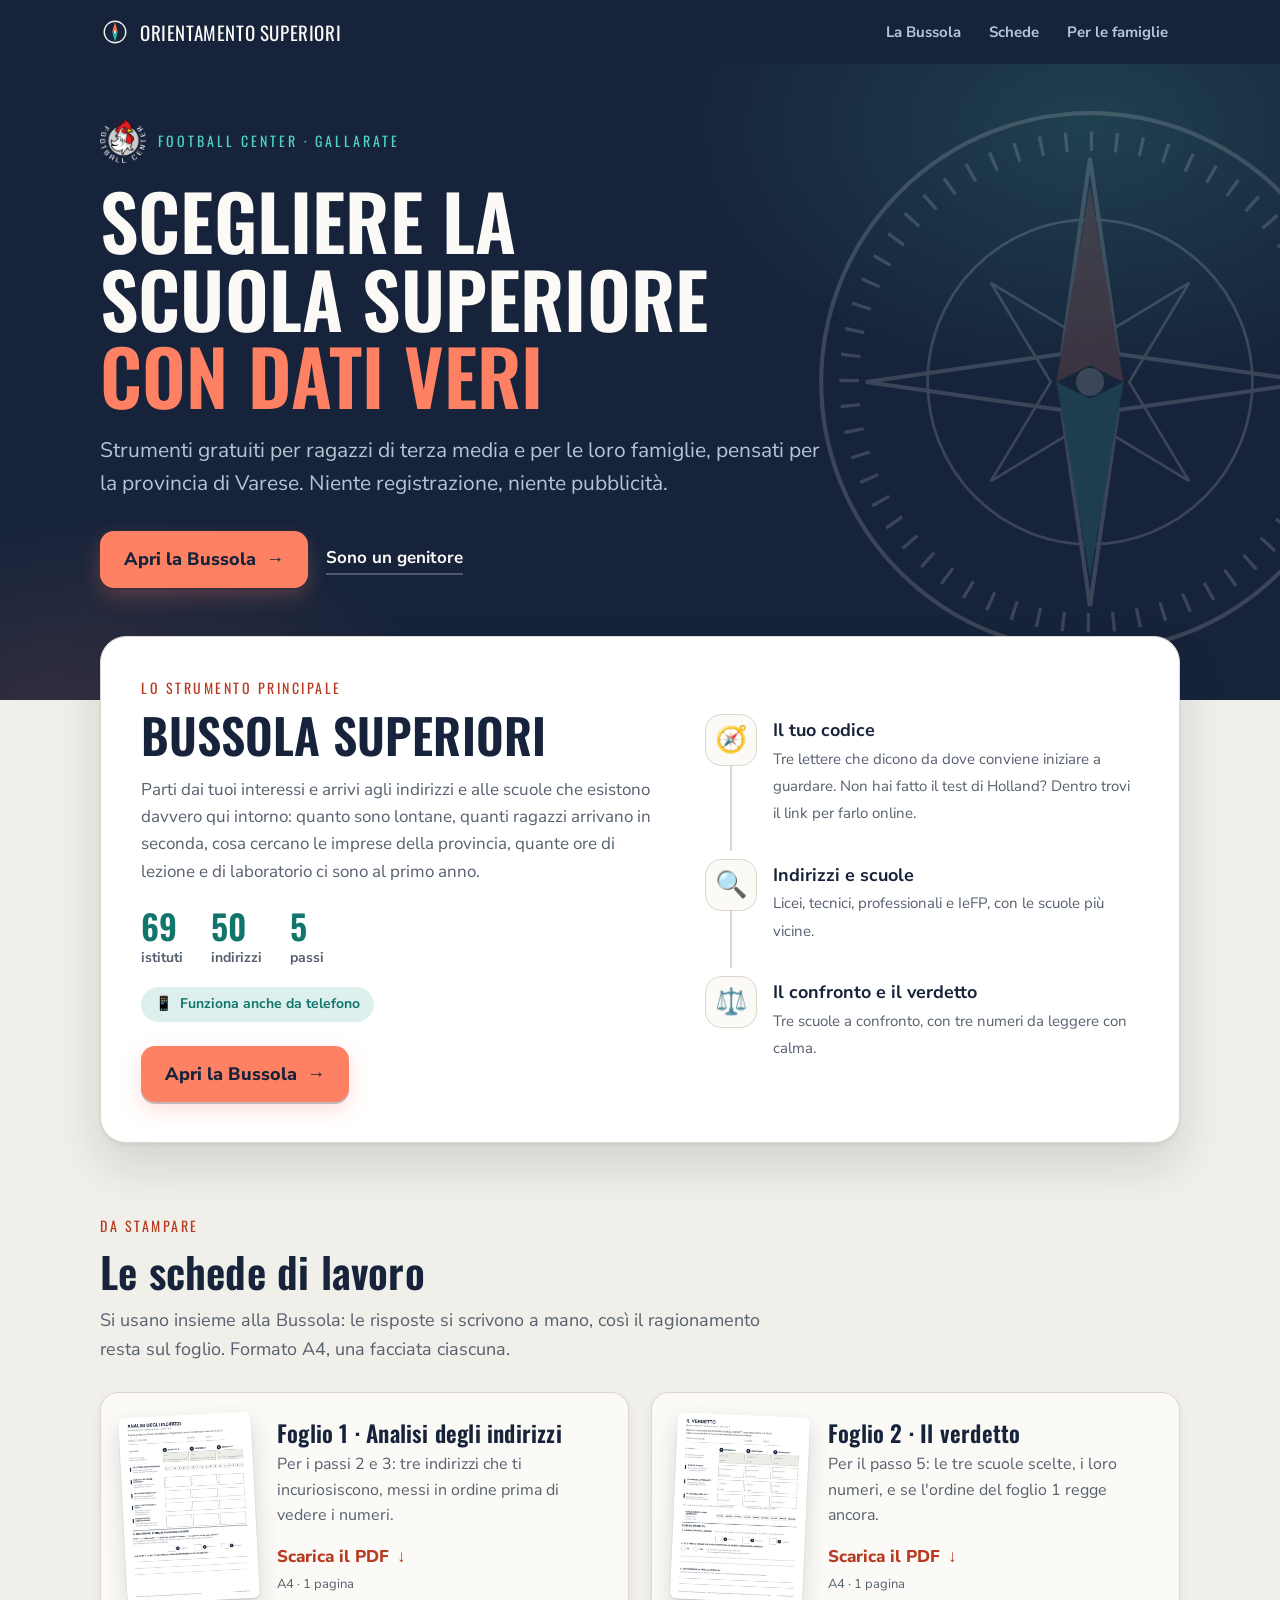
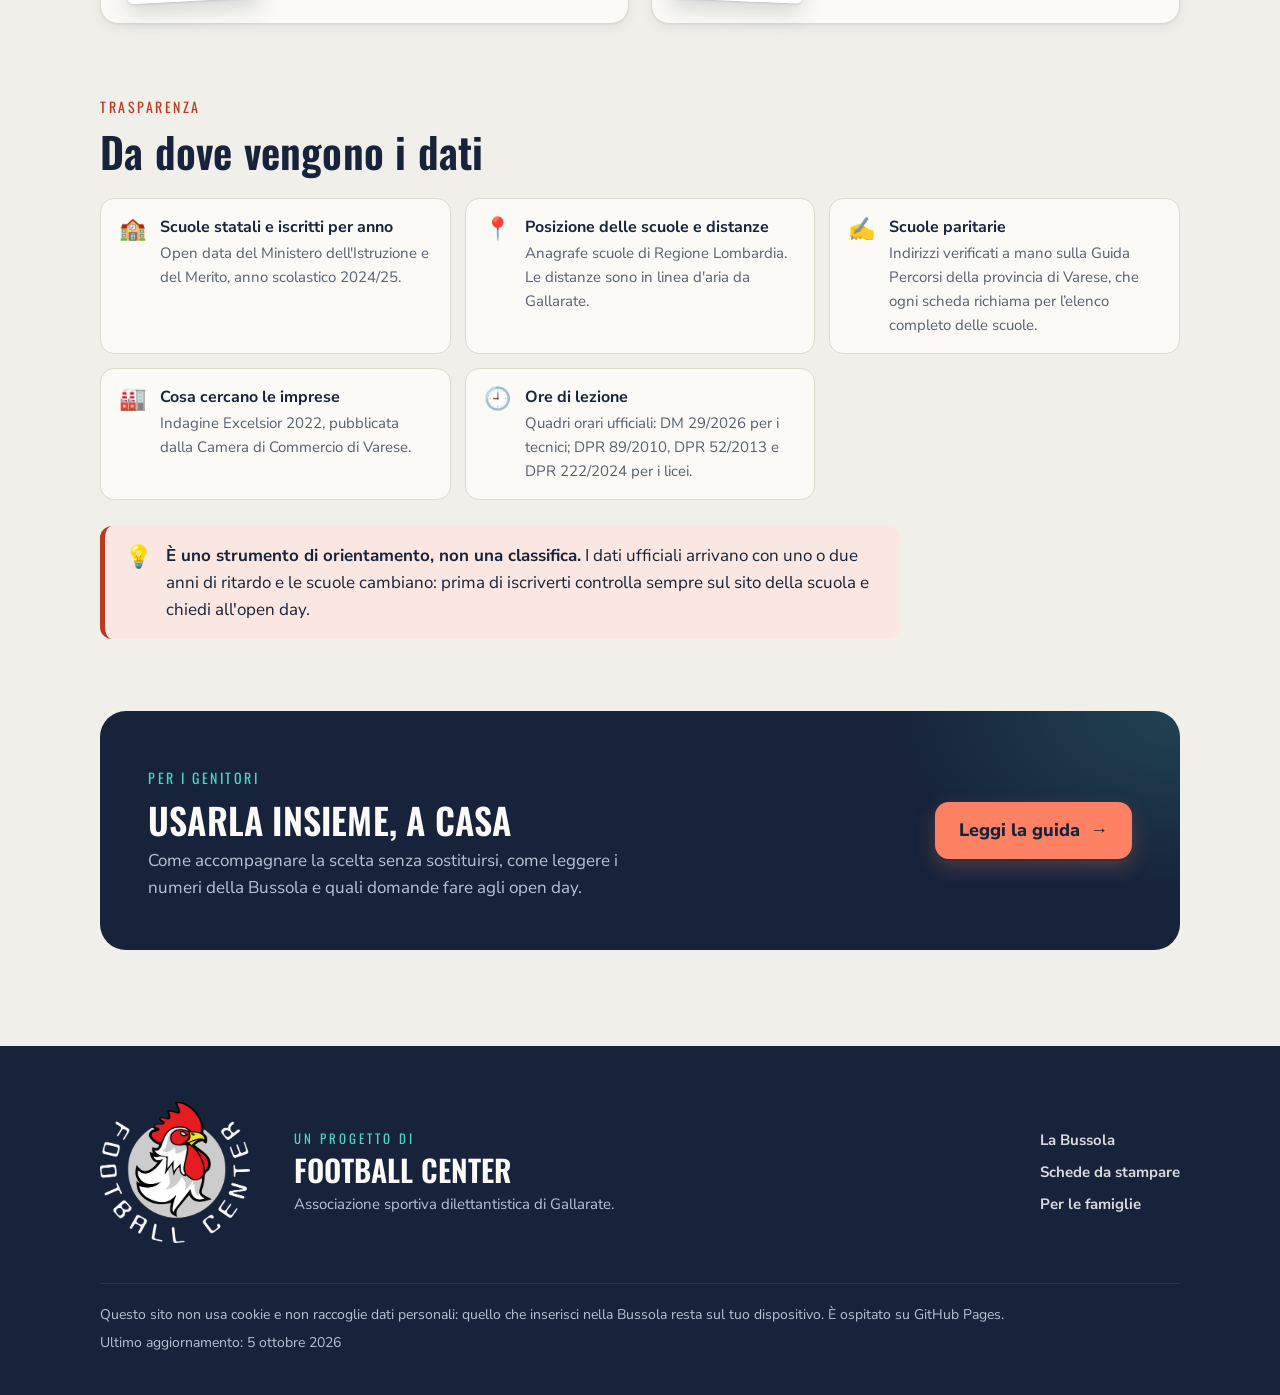
==== commit 6b453f58: "Add files via upload" ====
--- a/index.html
+++ b/index.html
@@ -77,7 +77,7 @@
         <div><a class="btn" href="bussola/">Apri la Bussola <span class="arr" aria-hidden="true">→</span></a></div>
       </div>
       <ol class="steps-mini" aria-label="Come funziona">
-        <li><span class="ico" aria-hidden="true">🧭</span><div><b>Il tuo codice</b><span class="t">Tre lettere che dicono da dove conviene iniziare a guardare.</span></div></li>
+        <li><span class="ico" aria-hidden="true">🧭</span><div><b>Il tuo codice</b><span class="t">Tre lettere che dicono da dove conviene iniziare a guardare. Non hai fatto il test di Holland? Dentro trovi il link per farlo online.</span></div></li>
         <li><span class="ico" aria-hidden="true">🔍</span><div><b>Indirizzi e scuole</b><span class="t">Licei, tecnici, professionali e IeFP, con le scuole più vicine.</span></div></li>
         <li><span class="ico" aria-hidden="true">⚖️</span><div><b>Il confronto e il verdetto</b><span class="t">Tre scuole a confronto, con tre numeri da leggere con calma.</span></div></li>
       </ol>
@@ -119,7 +119,7 @@
       <ul class="sources">
         <li data-reveal="0"><span class="ico" aria-hidden="true">🏫</span><span><b>Scuole statali e iscritti per anno</b>Open data del Ministero dell'Istruzione e del Merito, anno scolastico 2024/25.</span></li>
         <li data-reveal="1"><span class="ico" aria-hidden="true">📍</span><span><b>Posizione delle scuole e distanze</b>Anagrafe scuole di Regione Lombardia. Le distanze sono in linea d'aria da Gallarate.</span></li>
-        <li data-reveal="2"><span class="ico" aria-hidden="true">✍️</span><span><b>Scuole paritarie</b>Indirizzi verificati a mano su Guida Percorsi Varese.</span></li>
+        <li data-reveal="2"><span class="ico" aria-hidden="true">✍️</span><span><b>Scuole paritarie</b>Indirizzi verificati a mano sulla Guida Percorsi della provincia di Varese, che ogni scheda richiama per l&rsquo;elenco completo delle scuole.</span></li>
         <li data-reveal="0"><span class="ico" aria-hidden="true">🏭</span><span><b>Cosa cercano le imprese</b>Indagine Excelsior 2022, pubblicata dalla Camera di Commercio di Varese.</span></li>
         <li data-reveal="1"><span class="ico" aria-hidden="true">🕘</span><span><b>Ore di lezione</b>Quadri orari ufficiali: DM 29/2026 per i tecnici; DPR 89/2010, DPR 52/2013 e DPR 222/2024 per i licei.</span></li>
       </ul>
@@ -155,7 +155,7 @@
     </div>
     <div class="small">
       <p>Questo sito non usa cookie e non raccoglie dati personali: quello che inserisci nella Bussola resta sul tuo dispositivo. È ospitato su GitHub Pages.</p>
-      <p>Ultimo aggiornamento: 1 ottobre 2026</p>
+      <p>Ultimo aggiornamento: 5 ottobre 2026</p>
     </div>
   </div>
 </footer>
--- a/assets/site.css
+++ b/assets/site.css
@@ -59,7 +59,7 @@
   -webkit-backdrop-filter:saturate(1.4) blur(10px); backdrop-filter:saturate(1.4) blur(10px);
   transition:box-shadow .3s var(--ease), background-color .3s var(--ease);
 }
-.topbar.scrolled{background:color-mix(in srgb, var(--hero) 90%, transparent); box-shadow:0 1px 0 rgba(255,255,255,.06), 0 8px 24px rgba(0,0,0,.18)}
+.topbar.scrolled{background:var(--hero); background:color-mix(in srgb, var(--hero) 90%, transparent); box-shadow:0 1px 0 rgba(255,255,255,.06), 0 8px 24px rgba(0,0,0,.18)}
 .topbar .bar{display:flex; justify-content:space-between; align-items:center; gap:16px; min-height:64px}
 .brand{display:flex; align-items:center; gap:10px; color:var(--hero-ink); text-decoration:none; font-family:'Oswald',Arial,sans-serif; font-size:19px; letter-spacing:.6px; text-transform:uppercase; white-space:nowrap}
 .brand img{width:30px; height:30px; transition:transform .6s var(--ease)}
@@ -80,7 +80,7 @@
     radial-gradient(600px 380px at 85% 10%, rgba(79,211,192,.16), transparent 70%),
     radial-gradient(520px 360px at 8% 110%, rgba(255,129,99,.16), transparent 70%);
 }
-.hero-rose{position:absolute; z-index:-1; right:-90px; top:50%; width:min(560px,62vw); translate:0 -50%; opacity:.16; pointer-events:none}
+.hero-rose{position:absolute; z-index:-1; right:-90px; top:50%; width:min(560px,62vw); transform:translateY(-50%); opacity:.16; pointer-events:none}
 .hero-rose .needle{transform-box:fill-box; transform-origin:50% 50%; animation:settle 2.4s var(--ease) .2s both}
 @keyframes settle{0%{transform:rotate(-140deg)} 60%{transform:rotate(18deg)} 80%{transform:rotate(-6deg)} 100%{transform:rotate(0)}}
 .kicker{display:flex; align-items:center; gap:12px; font-family:'Oswald',Arial,sans-serif; text-transform:uppercase; letter-spacing:3px; font-size:14px; color:var(--hero-teal); margin-bottom:18px}
@@ -206,9 +206,8 @@
   transition:transform .3s var(--ease), box-shadow .3s var(--ease);
 }
 .num-card:hover{transform:translateY(-4px); box-shadow:var(--shadow)}
-.num-card .tag{display:inline-grid; place-items:center; font-family:'Oswald',Arial,sans-serif; font-weight:700; font-size:22px; background:var(--hero); color:var(--hero-ink); width:44px; height:44px; border-radius:12px; margin-bottom:14px}
-.num-card:nth-child(2) .tag{background:var(--accent); color:#fff}
-.num-card:nth-child(3) .tag{background:var(--teal); color:#fff}
+.num-card .tag{display:inline-grid; place-items:center; font-size:24px; line-height:1; background:var(--teal-soft); width:48px; height:48px; border-radius:14px; margin-bottom:14px}
+.num-card:nth-child(2) .tag{background:var(--accent-soft)}
 .num-card h3{font-size:23px; margin-bottom:8px}
 .num-card p{color:var(--muted); font-size:16px}
 .num-card p + p{margin-top:10px}
@@ -265,3 +264,8 @@
   *,*::before,*::after{transition:none !important; animation:none !important}
   .reveal-ready [data-reveal]{opacity:1; transform:none}
 }
+/* telefoni molto stretti (320-360px): il menu resta su una riga */
+@media (max-width:370px){
+  .topbar .bar{gap:8px}
+  .topbar ul a{padding:8px 7px; font-size:13px; white-space:nowrap}
+}
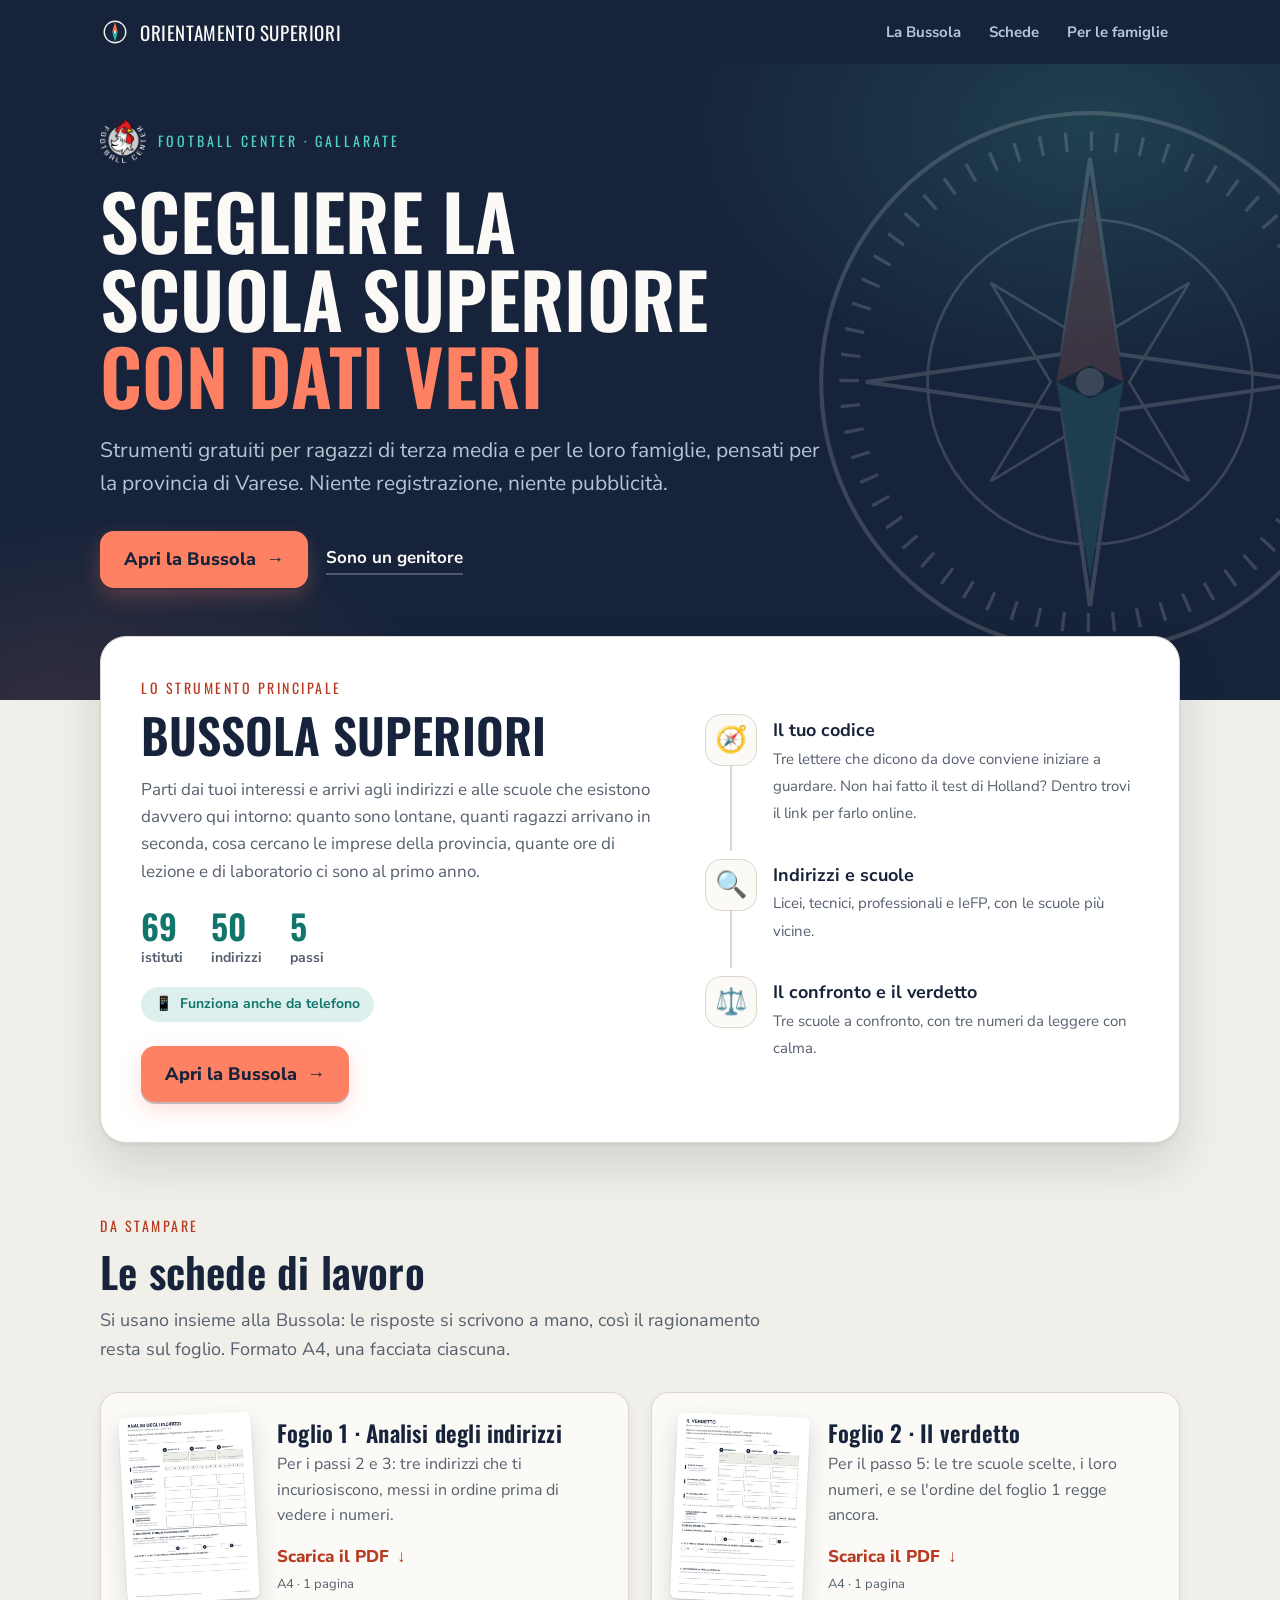
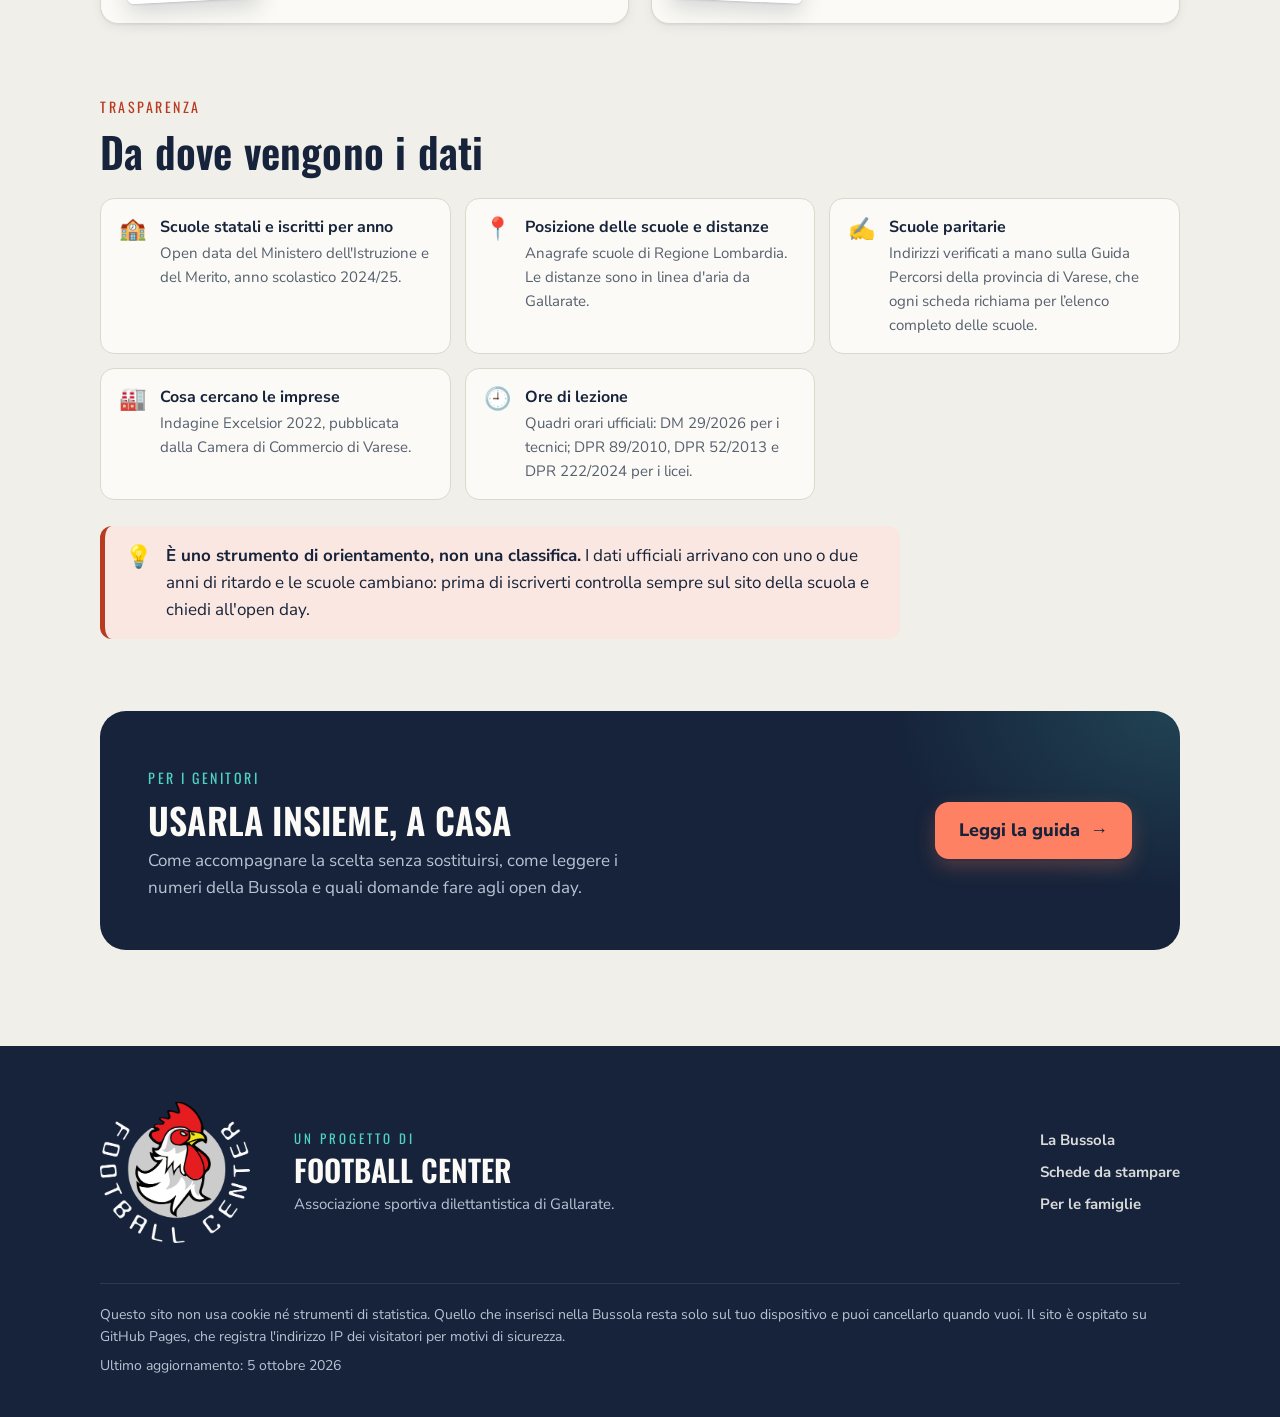
==== commit 960ceaf6: "Add files via upload 13 ottobre" ====
--- a/index.html
+++ b/index.html
@@ -154,7 +154,7 @@
       </ul>
     </div>
     <div class="small">
-      <p>Questo sito non usa cookie e non raccoglie dati personali: quello che inserisci nella Bussola resta sul tuo dispositivo. È ospitato su GitHub Pages.</p>
+      <p>Questo sito non usa cookie né strumenti di statistica. Quello che inserisci nella Bussola resta solo sul tuo dispositivo e puoi cancellarlo quando vuoi. Il sito è ospitato su GitHub Pages, che registra l'indirizzo IP dei visitatori per motivi di sicurezza.</p>
       <p>Ultimo aggiornamento: 5 ottobre 2026</p>
     </div>
   </div>
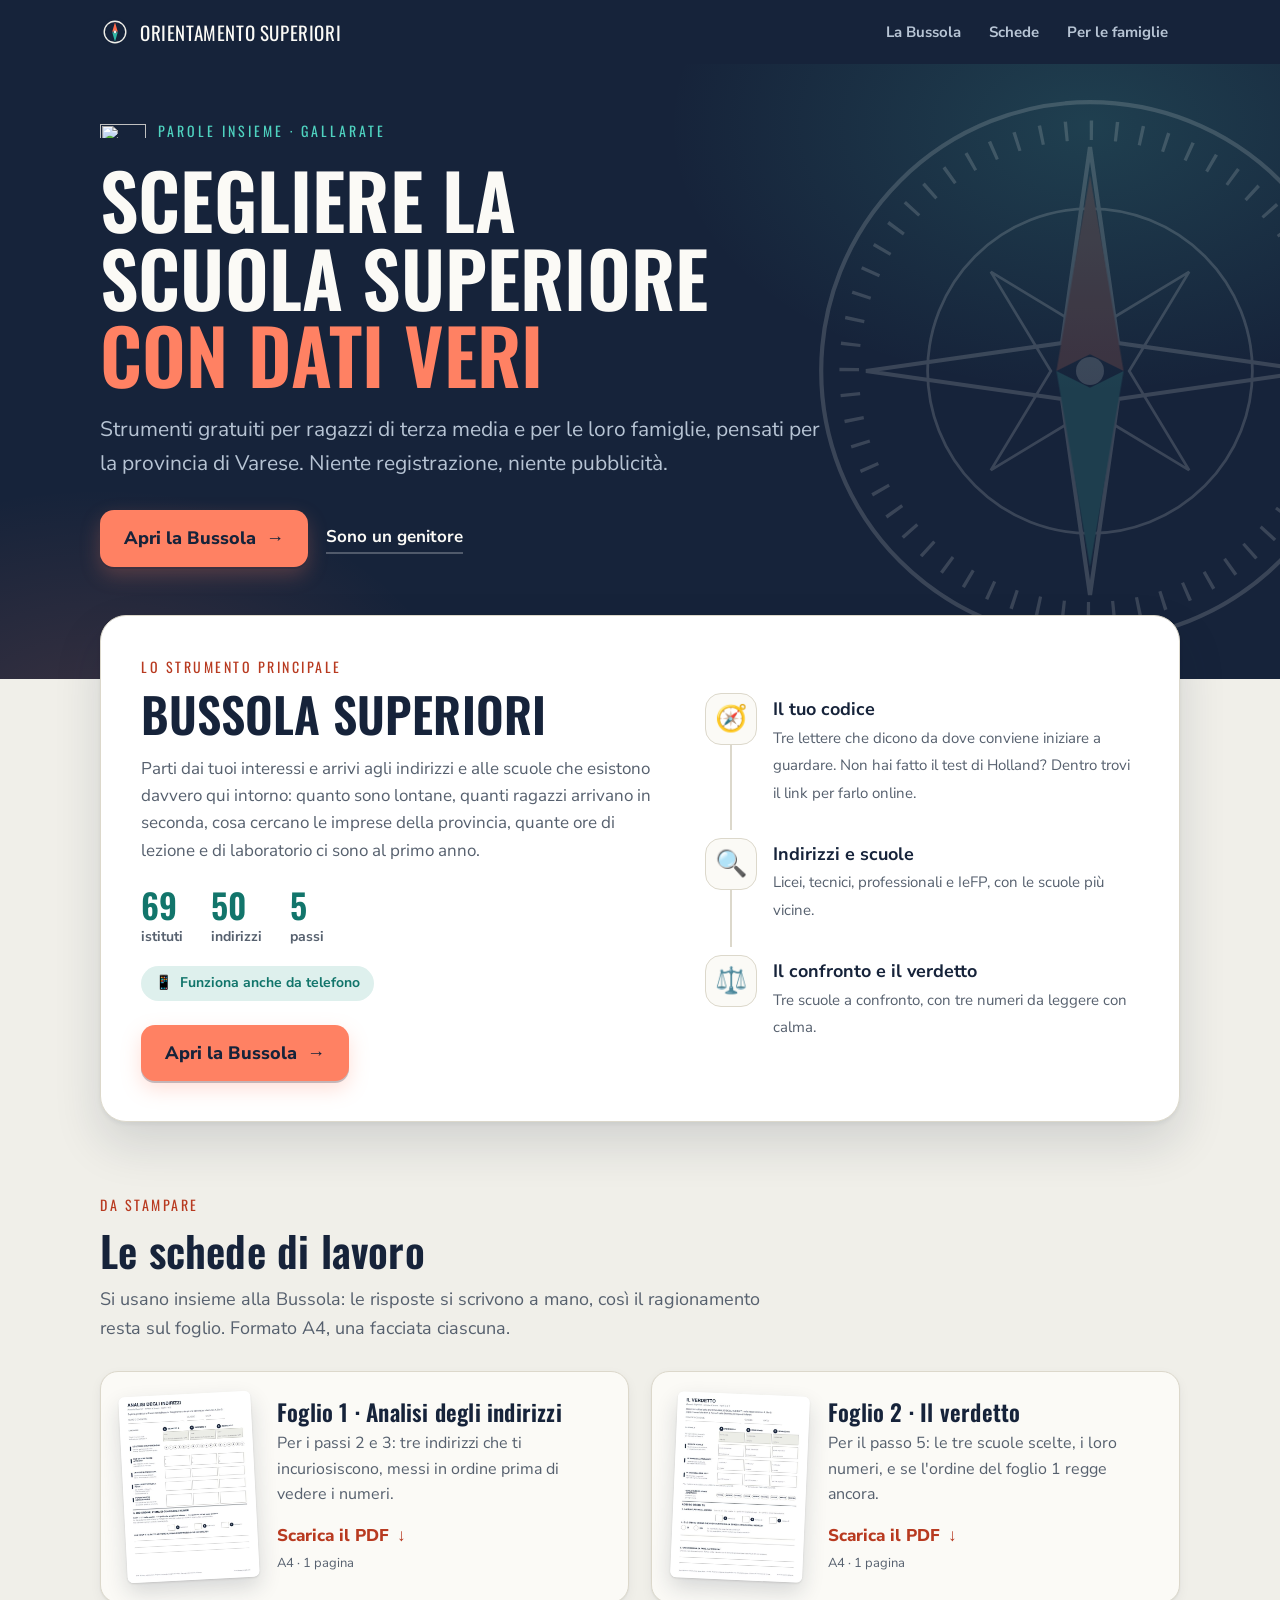
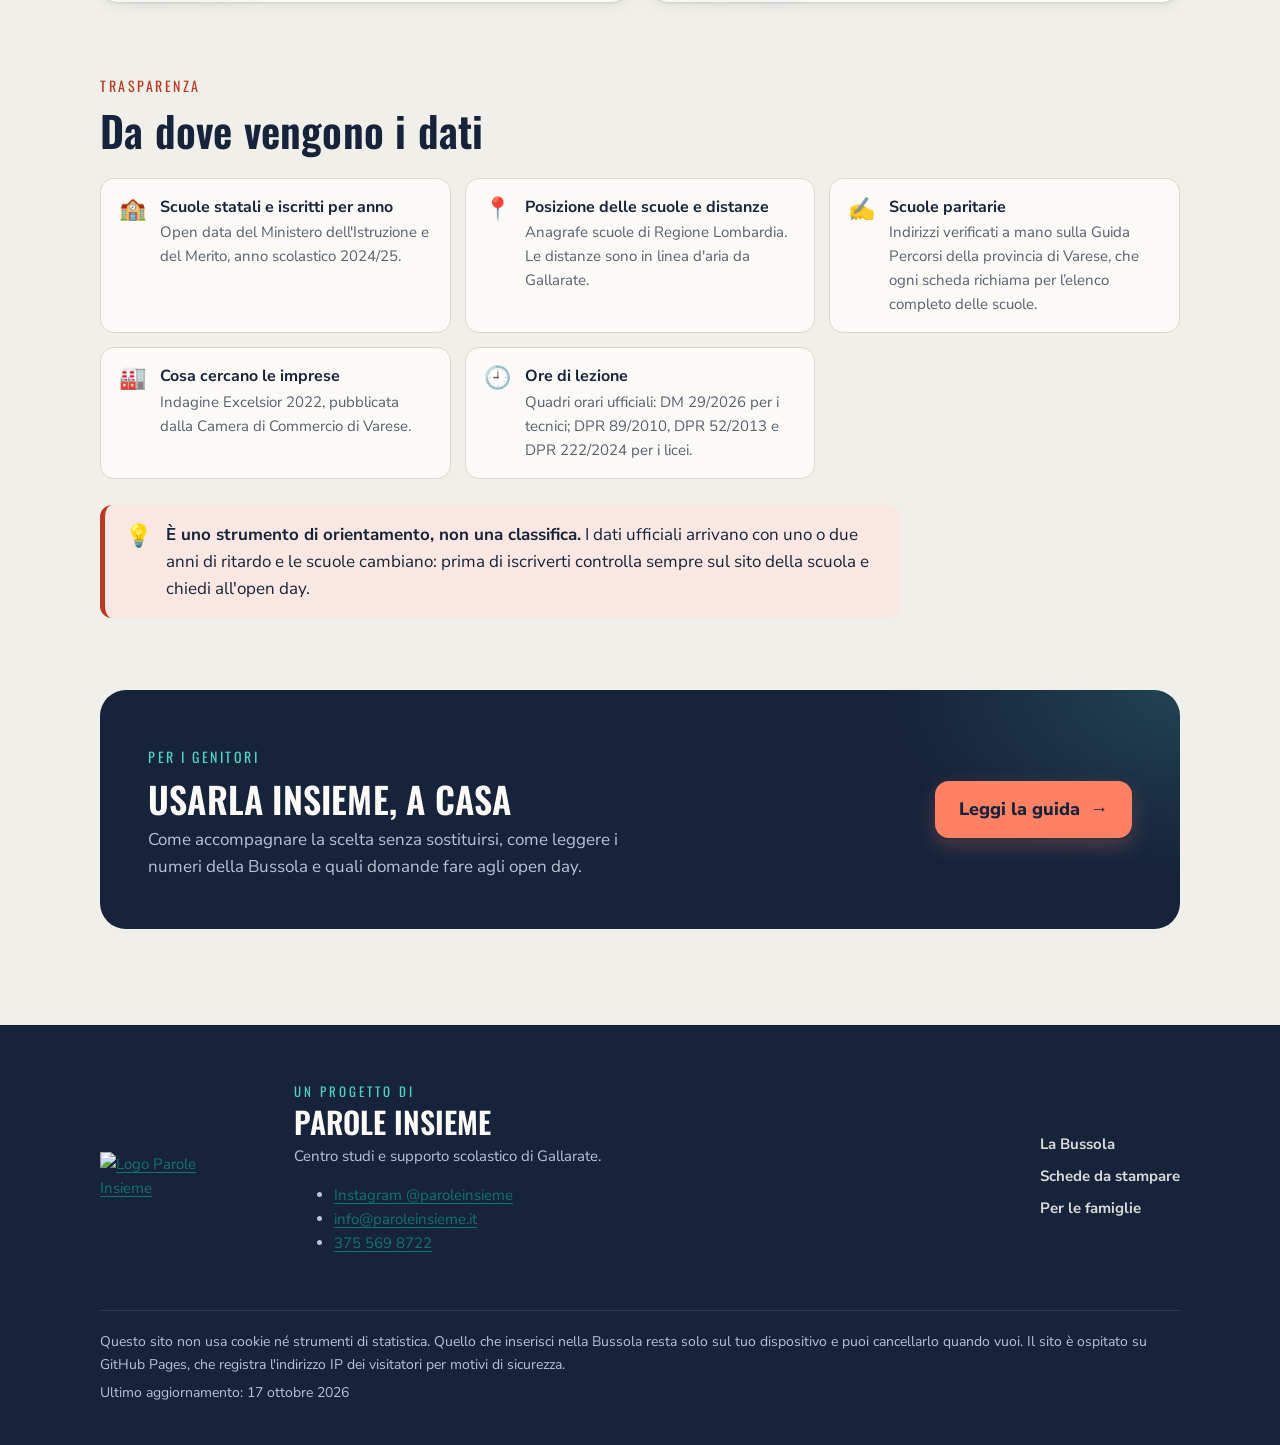
==== commit 24fb1ff4: "Add files via upload" ====
--- a/index.html
+++ b/index.html
@@ -3,7 +3,7 @@
 <head>
 <meta charset="utf-8">
 <meta name="viewport" content="width=device-width, initial-scale=1">
-<title>Orientamento superiori · Football Center</title>
+<title>Orientamento superiori · Parole Insieme</title>
 <meta name="description" content="Strumenti gratuiti per scegliere la scuola superiore in provincia di Varese: la Bussola Superiori, le schede da stampare e una guida per le famiglie.">
 <meta property="og:type" content="website">
 <meta property="og:title" content="Bussola Superiori · Orientamento in provincia di Varese">
@@ -51,7 +51,7 @@
       <circle cx="100" cy="100" r="5" fill="#FBFAF6"/>
     </svg>
     <div class="wrap">
-      <p class="kicker rise"><img src="assets/logo-football-center.png" alt="" width="400" height="377">Football Center · Gallarate</p>
+      <p class="kicker rise"><img src="assets/logo-parole-insieme.png" alt="" width="526" height="166">Parole Insieme · Gallarate</p>
       <h1 id="t-hero" class="rise">Scegliere la scuola superiore <em>con dati veri</em></h1>
       <p class="sub rise">Strumenti gratuiti per ragazzi di terza media e per le loro famiglie, pensati per la provincia di Varese. Niente registrazione, niente pubblicità.</p>
       <div class="hero-cta rise">
@@ -141,11 +141,16 @@
 <footer class="site-footer">
   <div class="wrap">
     <div class="foot">
-      <a class="foot-logo" href="./" aria-label="Football Center, pagina iniziale"><img src="assets/logo-football-center.png" alt="Logo Football Center" width="400" height="377" loading="lazy"></a>
+      <a class="foot-logo" href="./" aria-label="Parole Insieme, pagina iniziale"><img src="assets/logo-parole-insieme.png" alt="Logo Parole Insieme" width="526" height="166" loading="lazy"></a>
       <div class="foot-text">
         <p class="foot-kicker">Un progetto di</p>
-        <p class="foot-name">Football Center</p>
-        <p>Associazione sportiva dilettantistica di Gallarate.</p>
+        <p class="foot-name">Parole Insieme</p>
+        <p>Centro studi e supporto scolastico di Gallarate.</p>
+        <ul class="foot-contact" aria-label="Contatti di Parole Insieme">
+          <li><a href="https://www.instagram.com/paroleinsieme/" target="_blank" rel="noopener">Instagram @paroleinsieme</a></li>
+          <li><a href="mailto:info@paroleinsieme.it">info@paroleinsieme.it</a></li>
+          <li><a href="tel:+393755698722">375 569 8722</a></li>
+        </ul>
       </div>
       <ul class="foot-nav" aria-label="Collegamenti">
         <li><a href="bussola/">La Bussola</a></li>
@@ -155,7 +160,7 @@
     </div>
     <div class="small">
       <p>Questo sito non usa cookie né strumenti di statistica. Quello che inserisci nella Bussola resta solo sul tuo dispositivo e puoi cancellarlo quando vuoi. Il sito è ospitato su GitHub Pages, che registra l'indirizzo IP dei visitatori per motivi di sicurezza.</p>
-      <p>Ultimo aggiornamento: 5 ottobre 2026</p>
+      <p>Ultimo aggiornamento: 17 ottobre 2026</p>
     </div>
   </div>
 </footer>
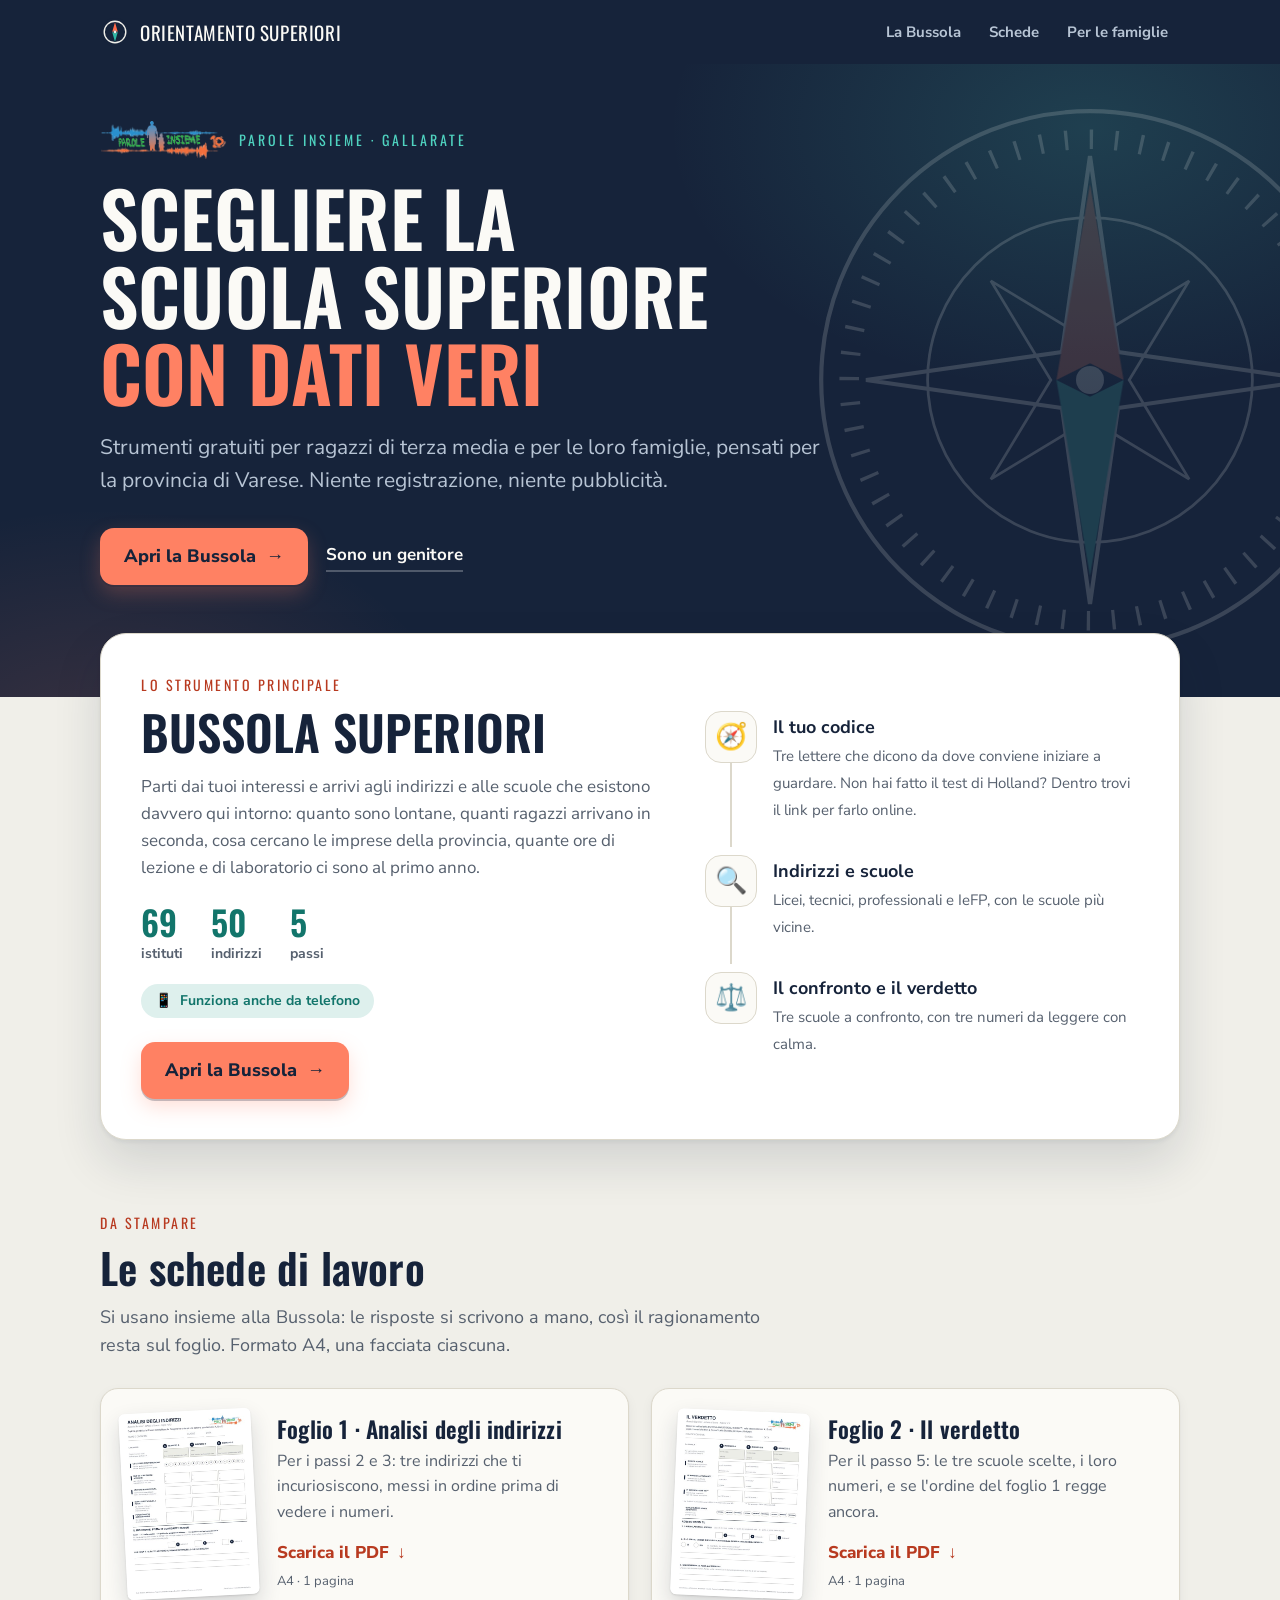
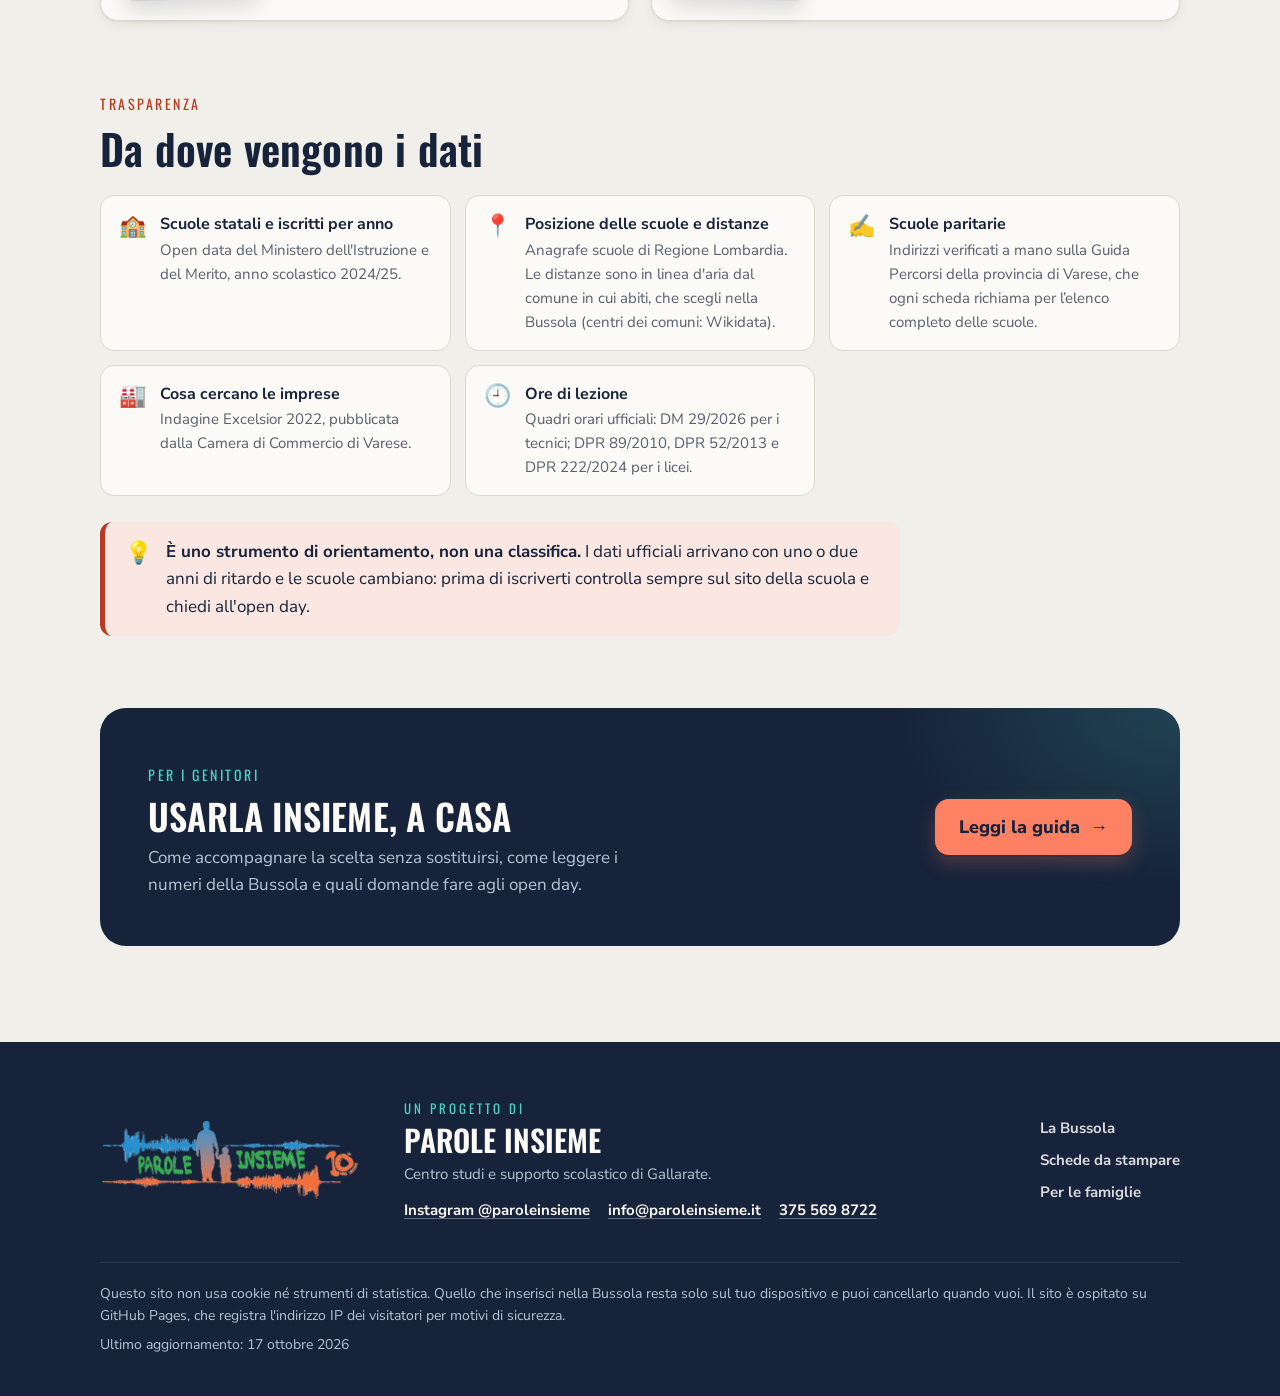
==== commit 8c63a91d: "Add files via upload" ====
--- a/index.html
+++ b/index.html
@@ -118,7 +118,7 @@
       </div>
       <ul class="sources">
         <li data-reveal="0"><span class="ico" aria-hidden="true">🏫</span><span><b>Scuole statali e iscritti per anno</b>Open data del Ministero dell'Istruzione e del Merito, anno scolastico 2024/25.</span></li>
-        <li data-reveal="1"><span class="ico" aria-hidden="true">📍</span><span><b>Posizione delle scuole e distanze</b>Anagrafe scuole di Regione Lombardia. Le distanze sono in linea d'aria da Gallarate.</span></li>
+        <li data-reveal="1"><span class="ico" aria-hidden="true">📍</span><span><b>Posizione delle scuole e distanze</b>Anagrafe scuole di Regione Lombardia. Le distanze sono in linea d'aria dal comune in cui abiti, che scegli nella Bussola (centri dei comuni: Wikidata).</span></li>
         <li data-reveal="2"><span class="ico" aria-hidden="true">✍️</span><span><b>Scuole paritarie</b>Indirizzi verificati a mano sulla Guida Percorsi della provincia di Varese, che ogni scheda richiama per l&rsquo;elenco completo delle scuole.</span></li>
         <li data-reveal="0"><span class="ico" aria-hidden="true">🏭</span><span><b>Cosa cercano le imprese</b>Indagine Excelsior 2022, pubblicata dalla Camera di Commercio di Varese.</span></li>
         <li data-reveal="1"><span class="ico" aria-hidden="true">🕘</span><span><b>Ore di lezione</b>Quadri orari ufficiali: DM 29/2026 per i tecnici; DPR 89/2010, DPR 52/2013 e DPR 222/2024 per i licei.</span></li>
--- a/assets/site.css
+++ b/assets/site.css
@@ -84,7 +84,7 @@
 .hero-rose .needle{transform-box:fill-box; transform-origin:50% 50%; animation:settle 2.4s var(--ease) .2s both}
 @keyframes settle{0%{transform:rotate(-140deg)} 60%{transform:rotate(18deg)} 80%{transform:rotate(-6deg)} 100%{transform:rotate(0)}}
 .kicker{display:flex; align-items:center; gap:12px; font-family:'Oswald',Arial,sans-serif; text-transform:uppercase; letter-spacing:3px; font-size:14px; color:var(--hero-teal); margin-bottom:18px}
-.kicker img{width:46px; height:auto}
+.kicker img{width:auto; height:40px}
 .hero h1{font-size:clamp(40px,7.2vw,76px); text-transform:uppercase; color:var(--hero-ink); max-width:16ch; line-height:1.02}
 .hero h1 em{font-style:normal; color:var(--hero-accent)}
 .hero .sub{margin-top:20px; font-size:clamp(17px,2.2vw,21px); color:var(--hero-muted); max-width:56ch}
@@ -224,12 +224,15 @@
 /* --- piede: logo applicato direttamente sullo sfondo scuro --- */
 .site-footer{margin-top:96px; background:var(--hero); color:var(--hero-muted); padding-block:56px 40px; font-size:15px}
 .site-footer .foot{display:grid; grid-template-columns:auto 1fr auto; gap:28px 44px; align-items:center}
-.site-footer .foot-logo{display:block; width:150px; transition:transform .4s var(--ease)}
-.site-footer .foot-logo:hover{transform:rotate(-4deg) scale(1.03)}
+.site-footer .foot-logo{display:block; width:260px; transition:transform .4s var(--ease)}
+.site-footer .foot-logo:hover{transform:scale(1.03)}
 .site-footer .foot-logo img{display:block; width:100%; height:auto}
 .site-footer .foot-kicker{font-family:'Oswald',Arial,sans-serif; text-transform:uppercase; letter-spacing:3px; font-size:13px; color:var(--hero-teal)}
 .site-footer .foot-name{font-family:'Oswald',Arial,sans-serif; text-transform:uppercase; font-size:30px; font-weight:600; color:var(--hero-ink); line-height:1.1; margin:4px 0 6px}
 .site-footer .foot-text p + p:not(.foot-name){margin-top:6px}
+.site-footer .foot-contact{list-style:none; margin:12px 0 0; padding:0; display:flex; flex-wrap:wrap; gap:6px 18px}
+.site-footer .foot-contact a{color:var(--hero-ink); font-weight:700; text-decoration:underline; text-underline-offset:3px; text-decoration-color:rgba(255,255,255,.35)}
+.site-footer .foot-contact a:hover{text-decoration-color:currentColor}
 .site-footer .foot-nav{list-style:none; margin:0; padding:0; display:grid; gap:8px; justify-items:start}
 .site-footer .foot-nav a{color:var(--hero-ink); font-weight:700; text-decoration:none; opacity:.85; transition:opacity .2s var(--ease)}
 .site-footer .foot-nav a:hover{opacity:1; text-decoration:underline}
@@ -252,11 +255,11 @@
   .topbar ul a{padding:8px 10px; font-size:14px}
   .hero{padding-block:40px 96px}
   .hero-rose{right:-140px; width:420px; opacity:.1}
-  .kicker img{width:38px}
+  .kicker img{width:auto; height:32px}
   main section{padding-block:56px 0}
   .sheet{grid-template-columns:96px 1fr; gap:16px; padding:18px}
   .site-footer .foot{grid-template-columns:1fr}
-  .site-footer .foot-logo{width:120px}
+  .site-footer .foot-logo{width:220px}
   .site-footer .foot-nav{grid-auto-flow:row}
 }
 @media (prefers-reduced-motion:reduce){
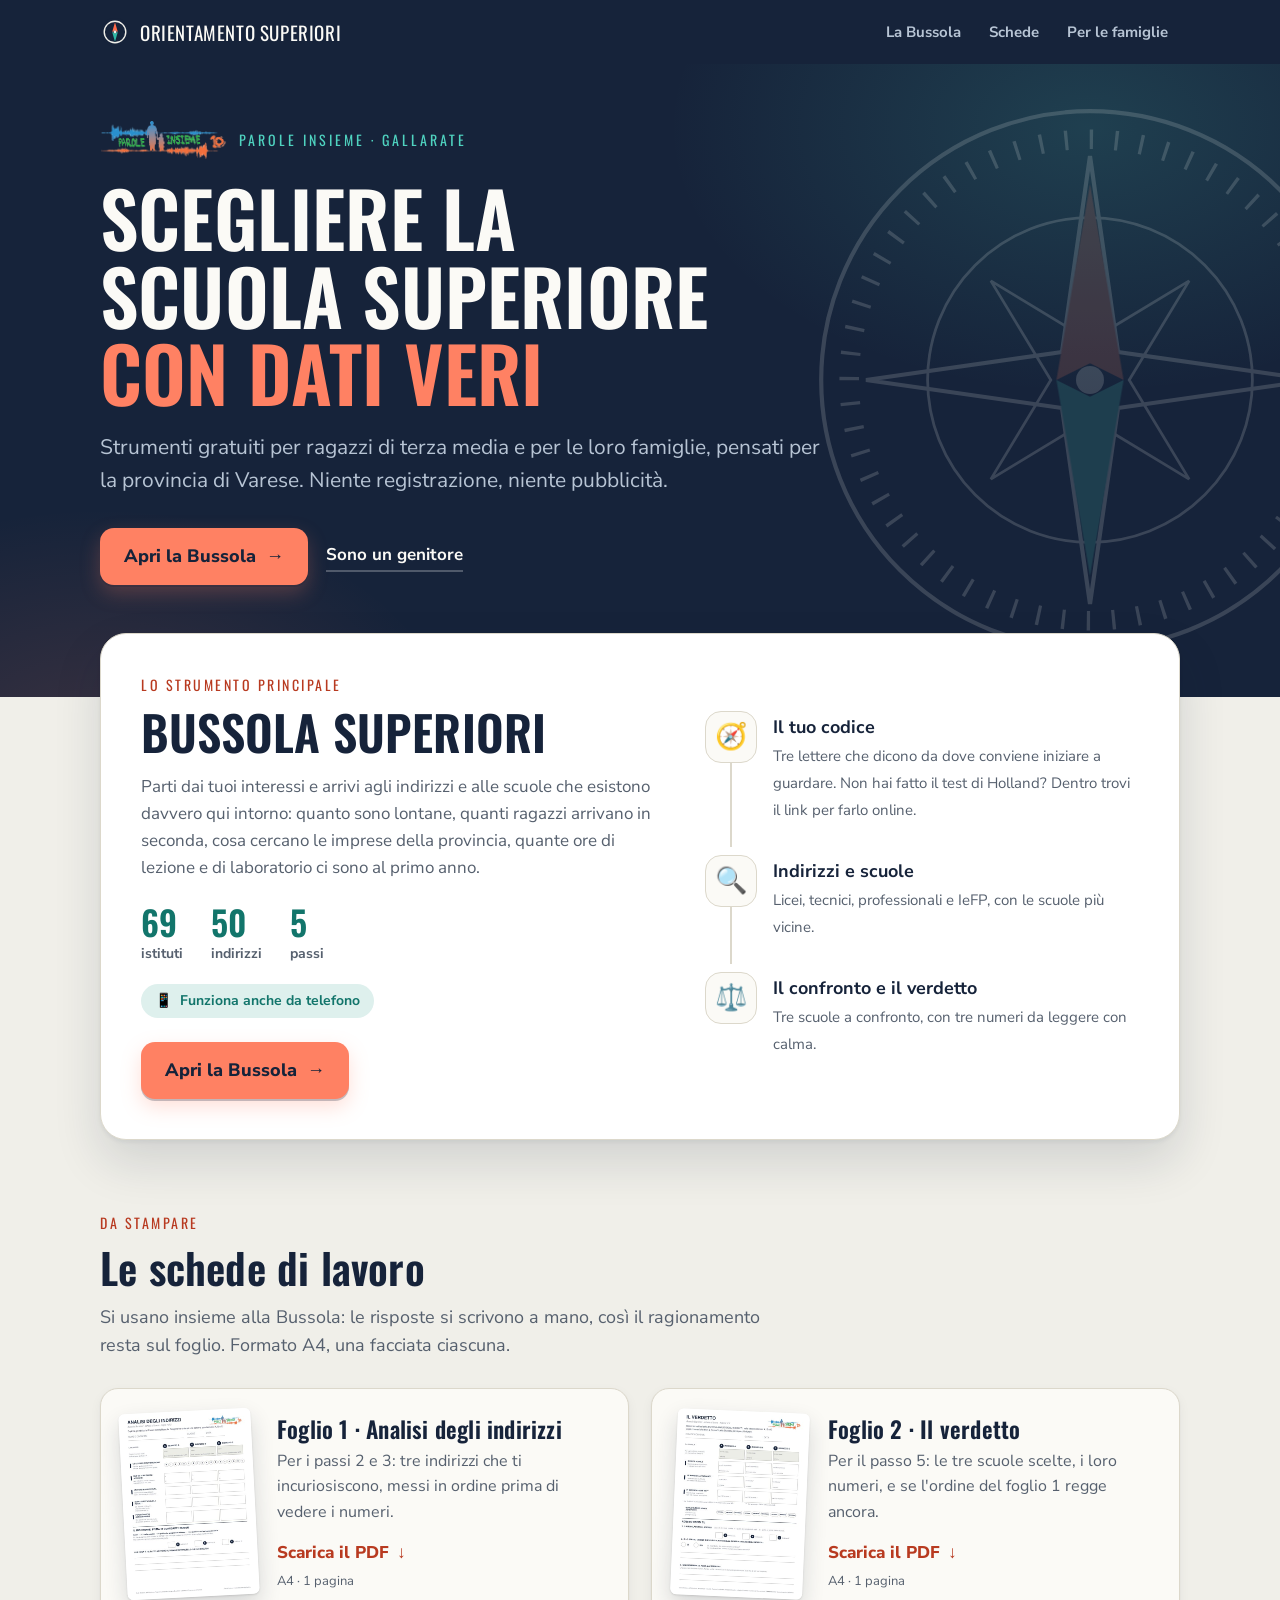
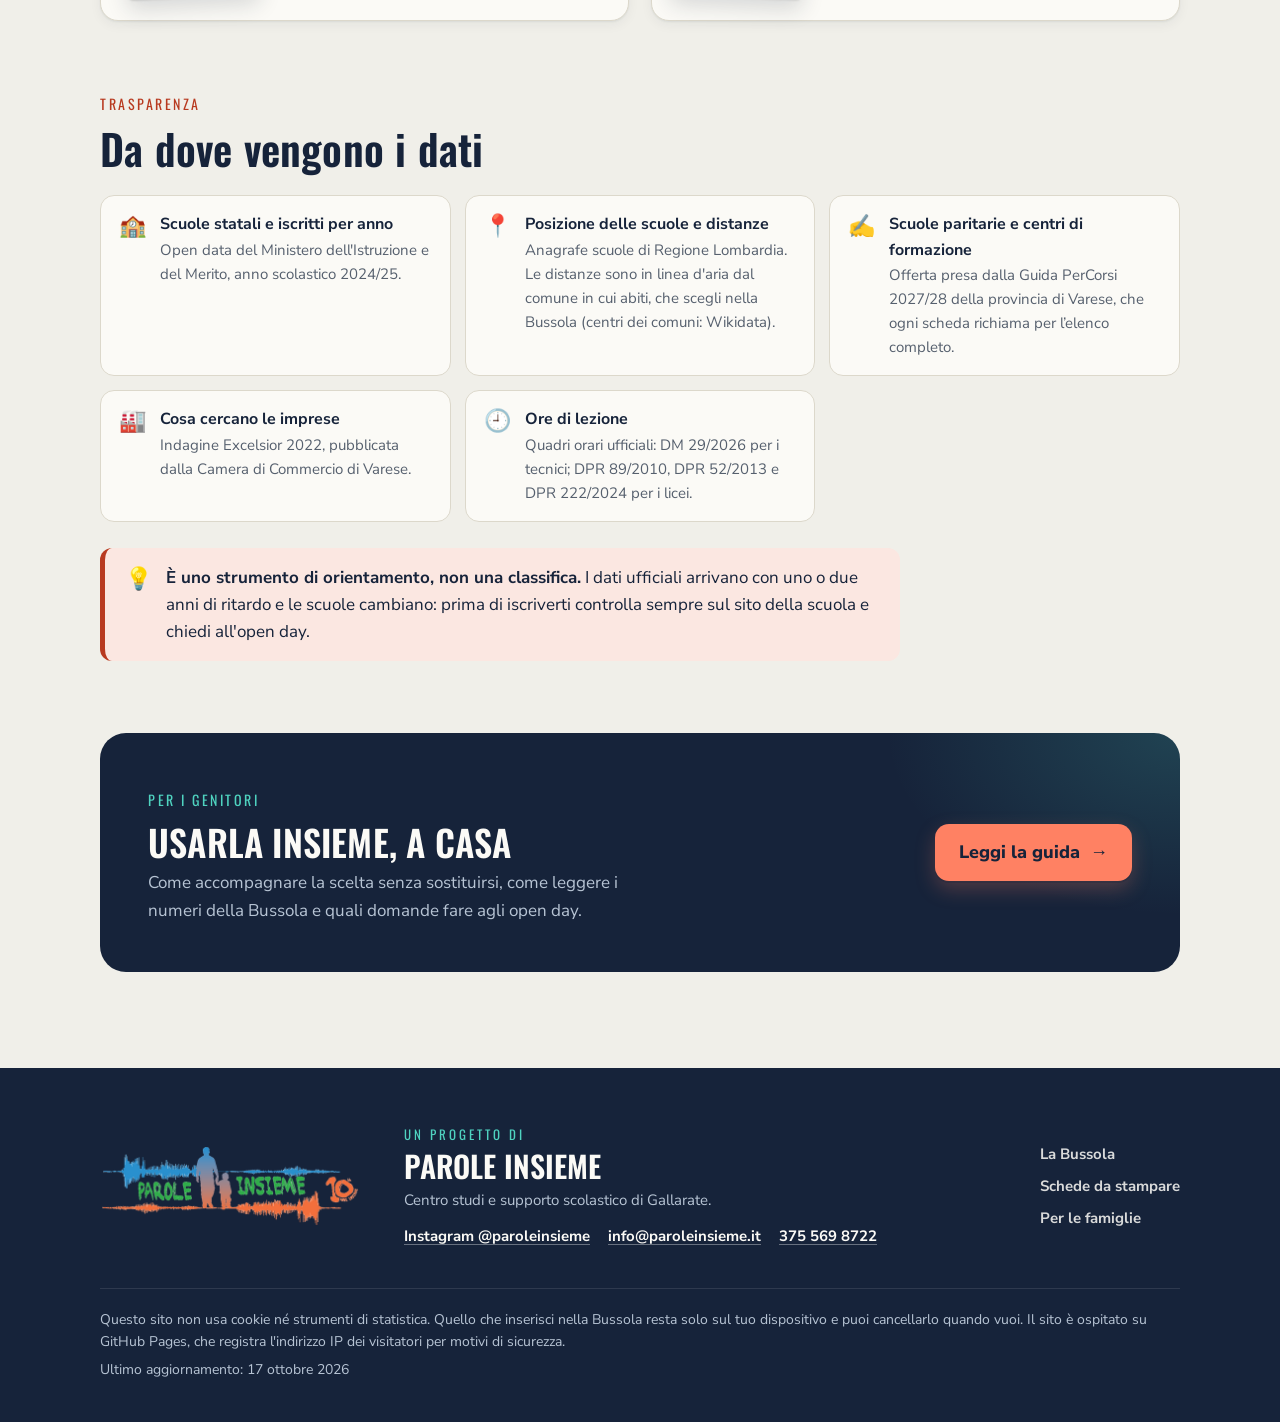
==== commit b2b0748c: "Add files via upload" ====
--- a/index.html
+++ b/index.html
@@ -119,7 +119,7 @@
       <ul class="sources">
         <li data-reveal="0"><span class="ico" aria-hidden="true">🏫</span><span><b>Scuole statali e iscritti per anno</b>Open data del Ministero dell'Istruzione e del Merito, anno scolastico 2024/25.</span></li>
         <li data-reveal="1"><span class="ico" aria-hidden="true">📍</span><span><b>Posizione delle scuole e distanze</b>Anagrafe scuole di Regione Lombardia. Le distanze sono in linea d'aria dal comune in cui abiti, che scegli nella Bussola (centri dei comuni: Wikidata).</span></li>
-        <li data-reveal="2"><span class="ico" aria-hidden="true">✍️</span><span><b>Scuole paritarie</b>Indirizzi verificati a mano sulla Guida Percorsi della provincia di Varese, che ogni scheda richiama per l&rsquo;elenco completo delle scuole.</span></li>
+        <li data-reveal="2"><span class="ico" aria-hidden="true">✍️</span><span><b>Scuole paritarie e centri di formazione</b>Offerta presa dalla Guida PerCorsi 2027/28 della provincia di Varese, che ogni scheda richiama per l&rsquo;elenco completo.</span></li>
         <li data-reveal="0"><span class="ico" aria-hidden="true">🏭</span><span><b>Cosa cercano le imprese</b>Indagine Excelsior 2022, pubblicata dalla Camera di Commercio di Varese.</span></li>
         <li data-reveal="1"><span class="ico" aria-hidden="true">🕘</span><span><b>Ore di lezione</b>Quadri orari ufficiali: DM 29/2026 per i tecnici; DPR 89/2010, DPR 52/2013 e DPR 222/2024 per i licei.</span></li>
       </ul>
